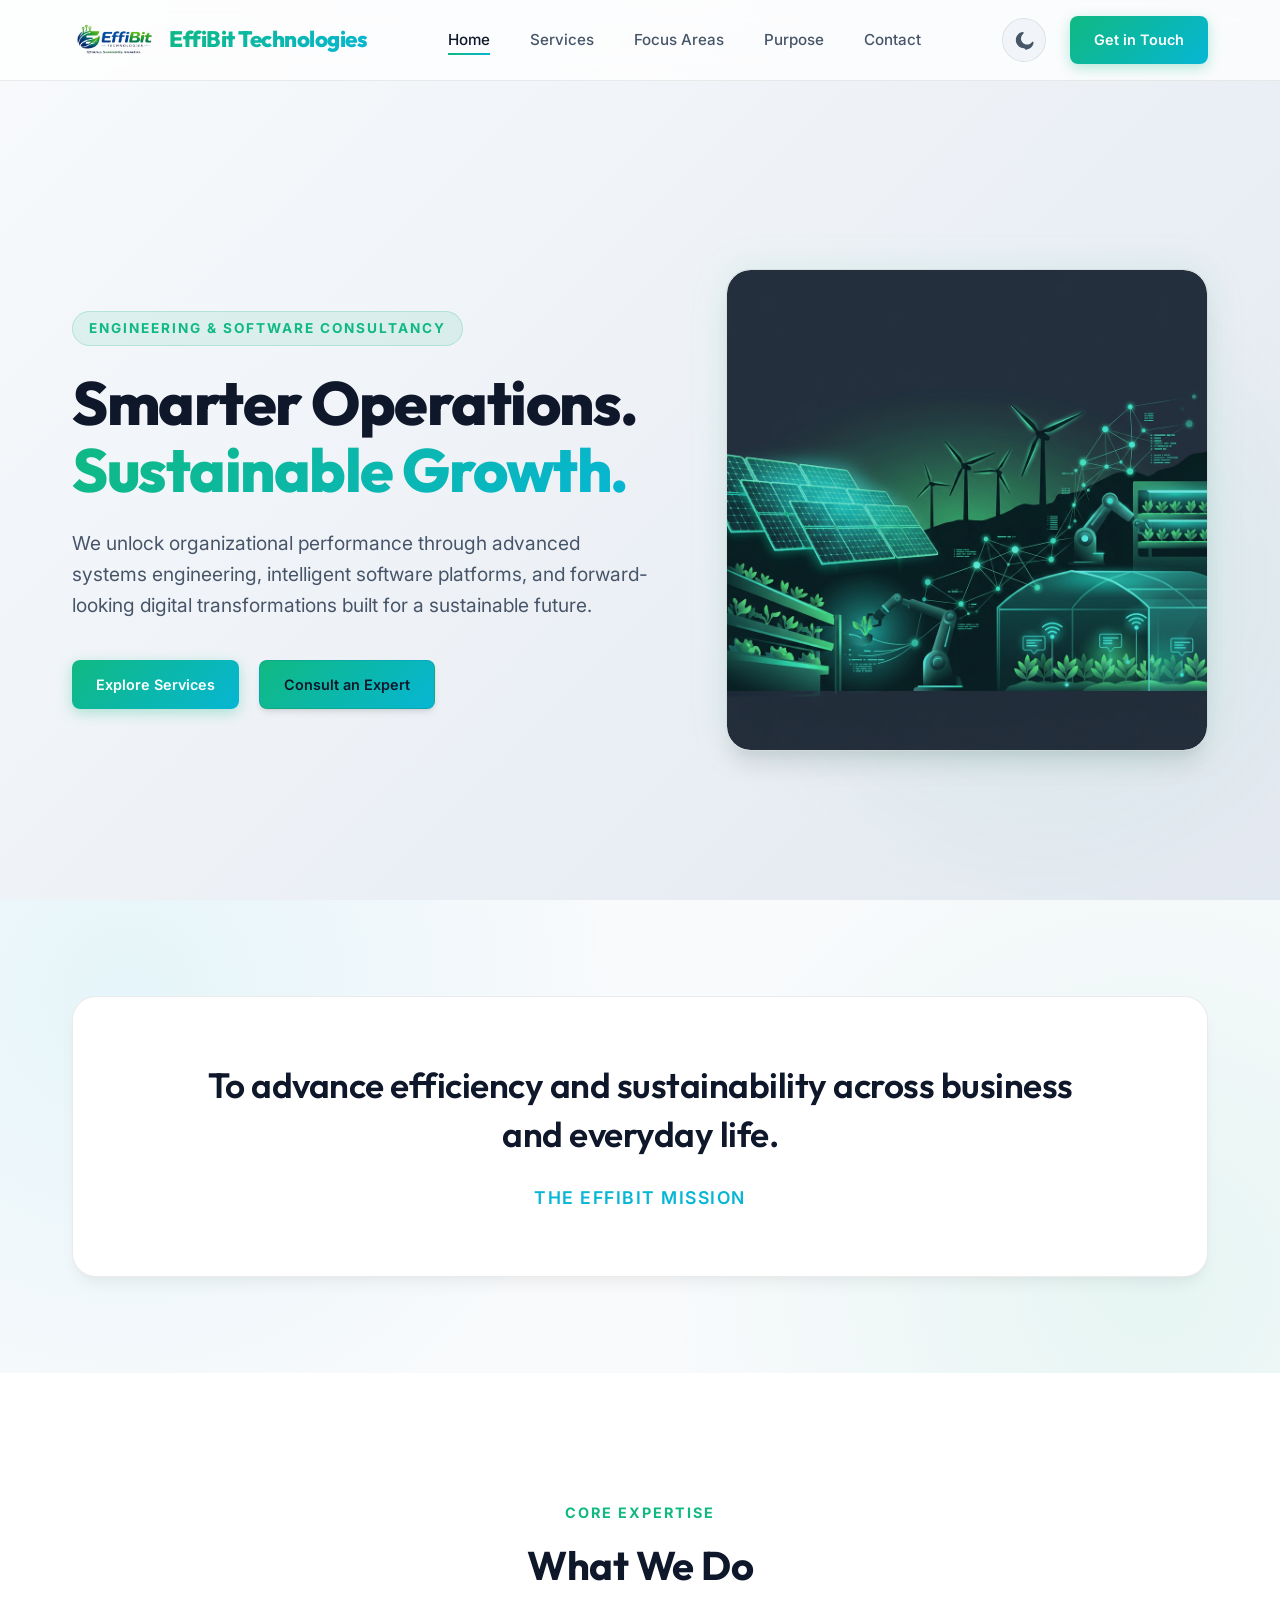
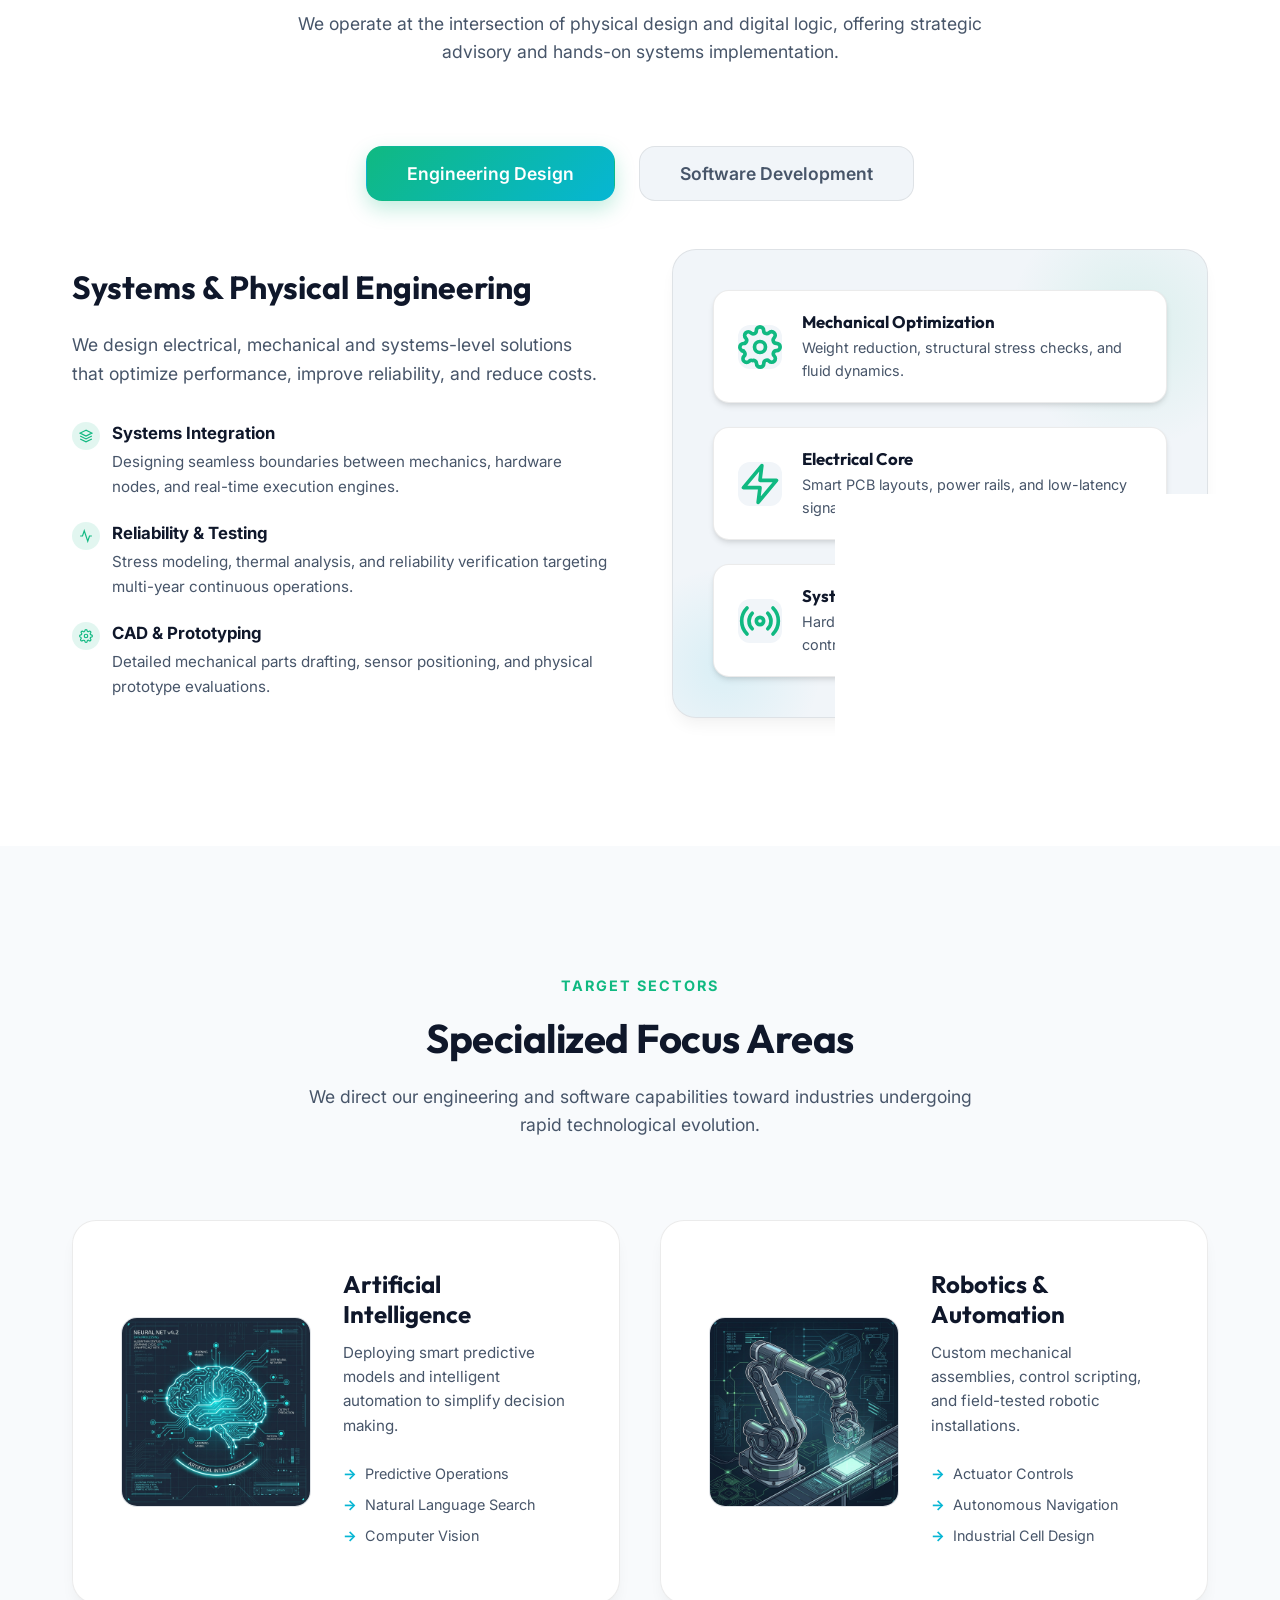
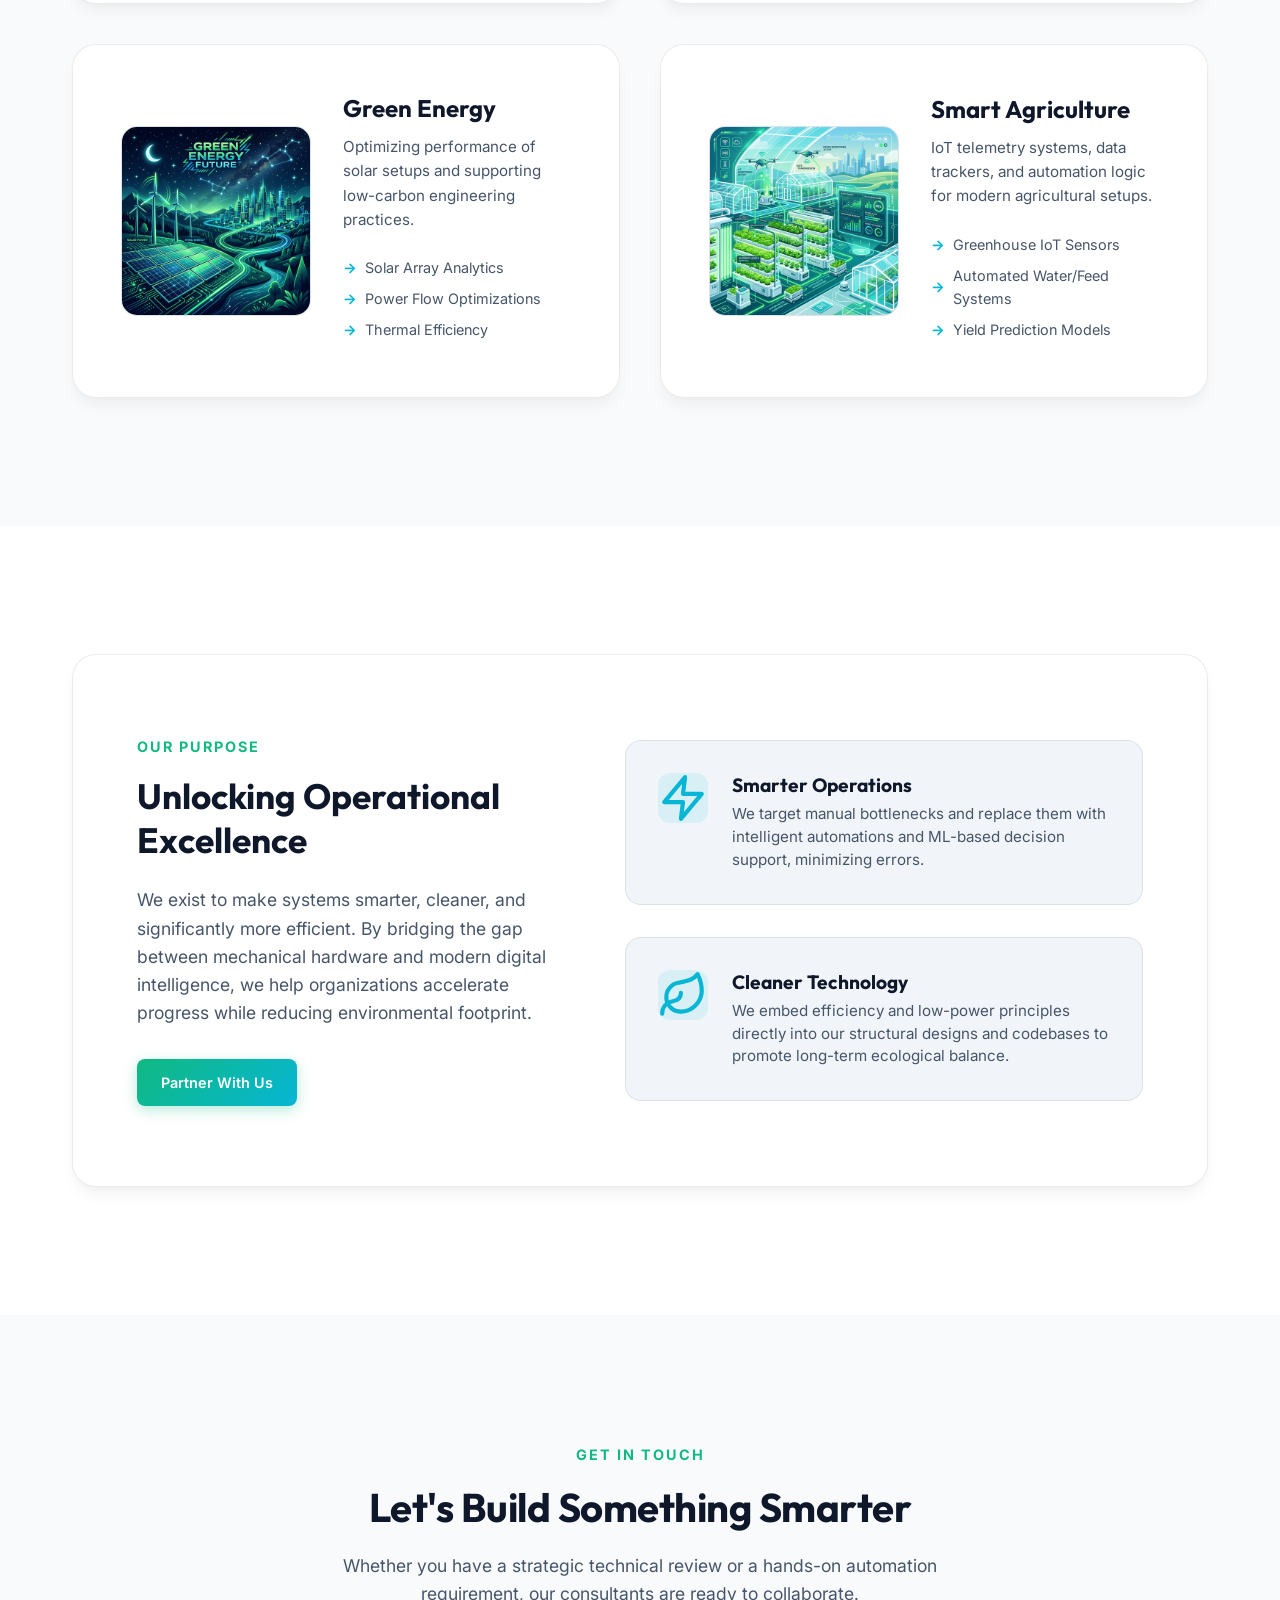
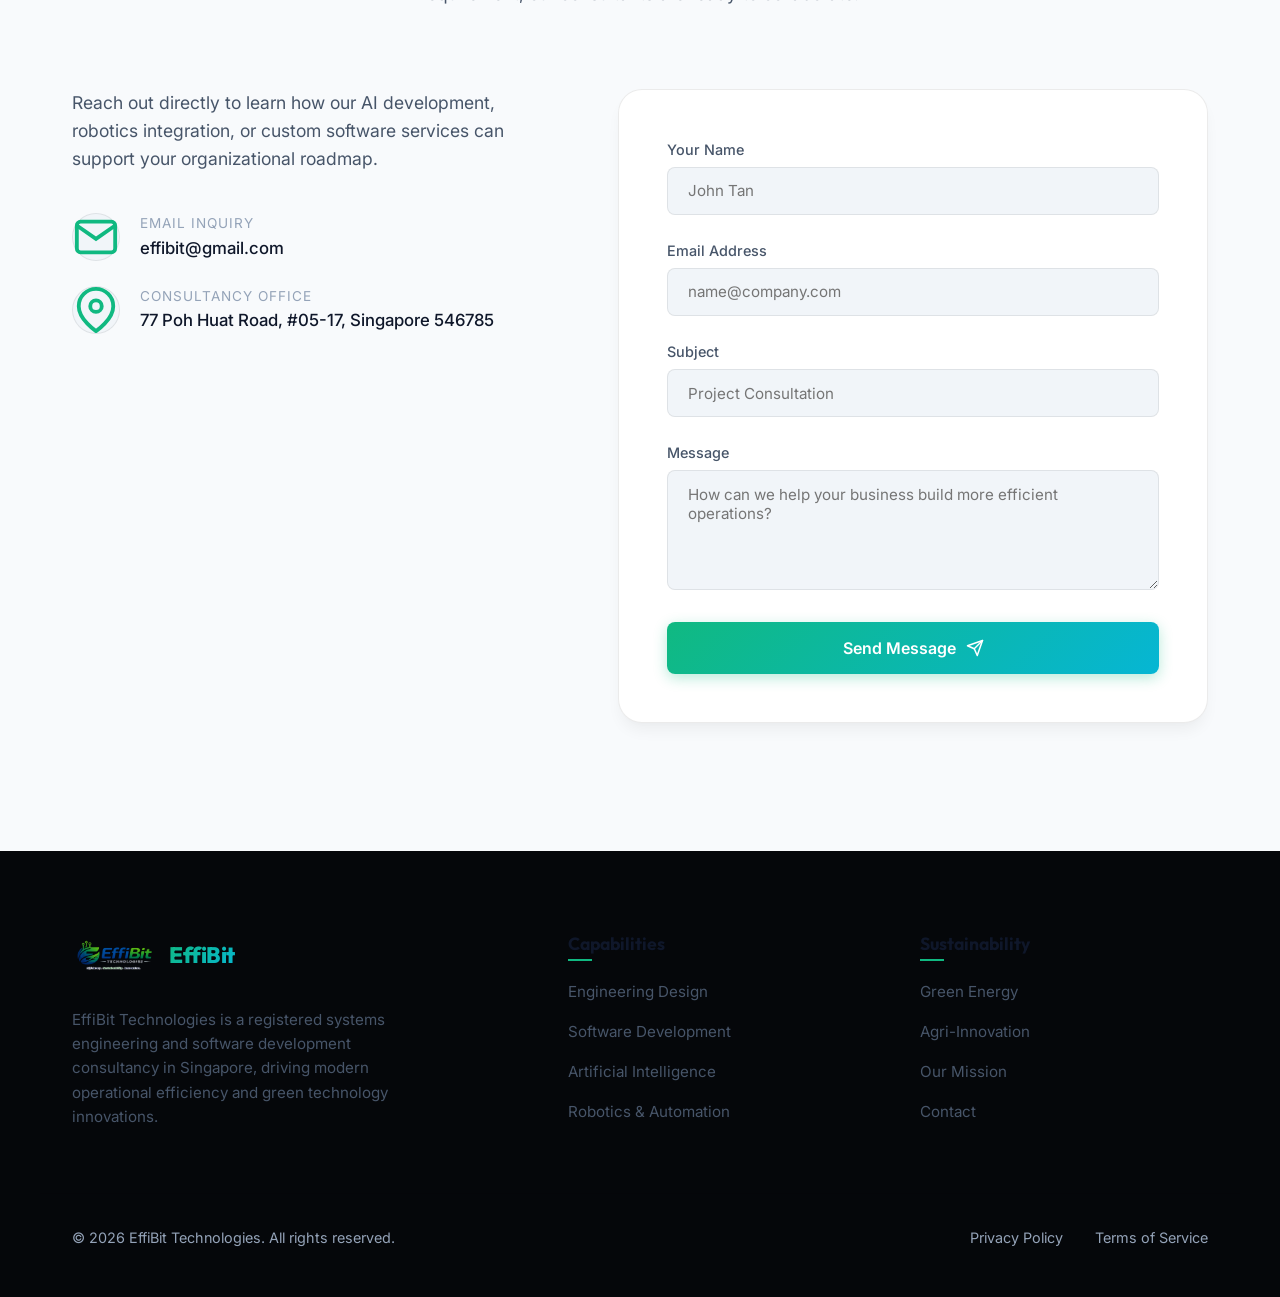
==== index.html @ 2dbb76a5 "Initial commit: Effibit Technologies static website" ====
<!DOCTYPE html>
<html lang="en">

<head>
    <meta charset="UTF-8">
    <meta name="viewport" content="width=device-width, initial-scale=1.0">
    <title>EffiBit Technologies — Smarter Operations & Sustainable Engineering</title>
    <meta name="description"
        content="EffiBit Technologies is an engineering design and software consultancy dedicated to unlocking performance, smarter operations, and sustainable long-term growth.">
    <meta name="robots" content="index, follow">
    <link rel="canonical" href="https://www.effibittech.com/">

    <!-- Favicon -->
    <link rel="icon" type="image/png" href="assets/favicon.png">
    <link rel="apple-touch-icon" href="assets/favicon.png">

    <!-- Theme Color -->
    <meta name="theme-color" content="#0a0d14" media="(prefers-color-scheme: dark)">
    <meta name="theme-color" content="#f8fafc" media="(prefers-color-scheme: light)">

    <!-- Open Graph / Facebook / LinkedIn -->
    <meta property="og:type" content="website">
    <meta property="og:site_name" content="EffiBit Technologies">
    <meta property="og:title" content="EffiBit Technologies — Smarter Operations & Sustainable Engineering">
    <meta property="og:description"
        content="EffiBit Technologies is an engineering design and software consultancy dedicated to unlocking performance, smarter operations, and sustainable long-term growth.">
    <meta property="og:url" content="https://www.effibittech.com/">
    <meta property="og:image" content="https://www.effibittech.com/assets/hero_illustration.png">
    <meta property="og:image:width" content="1024">
    <meta property="og:image:height" content="1024">

    <!-- Twitter Card -->
    <meta name="twitter:card" content="summary_large_image">
    <meta name="twitter:title" content="EffiBit Technologies — Smarter Operations & Sustainable Engineering">
    <meta name="twitter:description"
        content="EffiBit Technologies is an engineering design and software consultancy dedicated to unlocking performance, smarter operations, and sustainable long-term growth.">
    <meta name="twitter:image" content="https://www.effibittech.com/assets/hero_illustration.png">

    <!-- Structured Data -->
    <script type="application/ld+json">
    {
        "@context": "https://schema.org",
        "@type": "ProfessionalService",
        "name": "EffiBit Technologies",
        "url": "https://www.effibittech.com/",
        "logo": "https://www.effibittech.com/assets/favicon.png",
        "description": "Engineering design and software consultancy dedicated to unlocking performance, smarter operations, and sustainable long-term growth.",
        "email": "effibit@gmail.com",
        "address": {
            "@type": "PostalAddress",
            "streetAddress": "77 Poh Huat Road, #05-17",
            "addressLocality": "Singapore",
            "postalCode": "546785",
            "addressCountry": "SG"
        }
    }
    </script>

    <!-- CSS Stylesheet -->
    <link rel="stylesheet" href="styles.css">
</head>

<body>

    <!-- HEADER / NAVIGATION -->
    <header class="header" id="header">
        <div class="container nav-container">
            <a href="#home" class="logo-link">
                <img src="assets/EffiBit Logo draft16x9 small .png" alt="EffiBit Technologies Logo" class="logo-img">
                <span class="logo-text">EffiBit Technologies</span>
            </a>

            <nav>
                <ul class="nav-menu" id="nav-menu">
                    <li><a href="#home" class="nav-link active">Home</a></li>
                    <li><a href="#services" class="nav-link">Services</a></li>
                    <li><a href="#focus-areas" class="nav-link">Focus Areas</a></li>
                    <li><a href="#purpose" class="nav-link">Purpose</a></li>
                    <li><a href="#contact" class="nav-link">Contact</a></li>
                </ul>
            </nav>

            <div class="nav-actions">
                <!-- Theme Toggle Button -->
                <button class="theme-toggle" id="theme-toggle" aria-label="Toggle Theme">
                    <!-- Moon Icon (for Dark Mode, shows in light mode to switch to dark) -->
                    <svg class="moon-icon" viewBox="0 0 24 24">
                        <path
                            d="M12.3 22h-.1c-5.5 0-10-4.5-10-10 0-4.8 3.5-8.9 8.2-9.7.5-.1 1 .2 1.2.7.2.5 0 1.1-.4 1.4-1.8 1.4-2.8 3.5-2.8 5.8 0 4 3.2 7.2 7.2 7.2 2.3 0 4.4-1 5.8-2.8.3-.4.9-.6 1.4-.4.5.2.8.7.7 1.2-.8 4.7-4.9 8.2-9.7 8.2z" />
                    </svg>
                    <!-- Sun Icon (for Light Mode, shows in dark mode to switch to light) -->
                    <svg class="sun-icon" viewBox="0 0 24 24">
                        <path
                            d="M12 7c-2.8 0-5 2.2-5 5s2.2 5 5 5 5-2.2 5-5-2.2-5-5-5zm0-5c.6 0 1 .4 1 1v2c0 .6-.4 1-1 1s-1-.4-1-1V3c0-.6.4-1 1-1zm0 14c.6 0 1 .4 1 1v2c0 .6-.4 1-1 1s-1-.4-1-1v-2c0-.6.4-1 1-1zM5.3 6.7c.4-.4 1-.4 1.4 0s.4 1 0 1.4L5.3 9.5c-.4.4-1 .4-1.4 0s-.4-1 0-1.4l1.4-1.4zm12 12c.4-.4 1-.4 1.4 0s.4 1 0 1.4l-1.4 1.4c-.4.4-1 .4-1.4 0s-.4-1 0-1.4l1.4-1.4zM3 13c-.6 0-1-.4-1-1s.4-1 1-1h2c.6 0 1 .4 1 1s-.4 1-1 1H3zm14 0c-.6 0-1-.4-1-1s.4-1 1-1h2c.6 0 1 .4 1 1s-.4 1-1 1h-2zM6.7 18.7l1.4-1.4c.4-.4 1-.4 1.4 0s.4 1 0 1.4l-1.4 1.4c-.4.4-1 .4-1.4 0s-.4-1 0-1.4zm12-12l1.4-1.4c.4-.4 1-.4 1.4 0s.4 1 0 1.4l-1.4 1.4c-.4-.4-1-.4-1.4 0s-.4-1 0-1.4z" />
                    </svg>
                </button>
                <a href="#contact" class="cta-button">Get in Touch</a>
                <button class="mobile-toggle" id="mobile-toggle" aria-label="Toggle Mobile Menu">
                    <span></span>
                    <span></span>
                    <span></span>
                </button>
            </div>
        </div>
    </header>

    <!-- SCROLL PROGRESS BAR -->
    <div class="scroll-progress" id="scroll-progress"></div>

    <!-- HERO SECTION -->
    <section class="hero" id="home">
        <div class="container hero-grid">
            <div class="hero-content reveal">
                <span class="hero-tag">Engineering & Software Consultancy</span>
                <h1 class="hero-title">Smarter Operations. <span>Sustainable Growth.</span></h1>
                <p class="hero-desc">We unlock organizational performance through advanced systems engineering,
                    intelligent software platforms, and forward-looking digital transformations built for a sustainable
                    future.</p>
                <div class="hero-btns">
                    <a href="#services" class="cta-button">Explore Services</a>
                    <a href="#contact" class="cta-button btn-secondary">Consult an Expert</a>
                </div>
            </div>
            <div class="hero-graphic reveal">
                <div class="hero-image-wrapper">
                    <img src="assets/hero_illustration.png"
                        alt="Futuristic systems engineering and green sustainability banner" class="hero-img">
                </div>
            </div>
        </div>
    </section>

    <!-- MANTRA SECTION -->
    <section class="mantra-section">
        <div class="container">
            <div class="mantra-box reveal">
                <p class="mantra-text">To advance efficiency and sustainability across business and everyday life.</p>
                <span class="mantra-author">The EffiBit Mission</span>
            </div>
        </div>
    </section>

    <!-- SERVICES SECTION -->
    <section class="section section-bg-alt" id="services">
        <div class="container">
            <div class="section-header reveal">
                <span class="section-subtitle">Core Expertise</span>
                <h2 class="section-title">What We Do</h2>
                <p class="section-desc">We operate at the intersection of physical design and digital logic, offering
                    strategic advisory and hands-on systems implementation.</p>
            </div>

            <div class="services-tabs-container reveal">
                <!-- Tab Buttons -->
                <div class="services-tabs">
                    <button class="tab-btn active" data-tab="engineering">Engineering Design</button>
                    <button class="tab-btn" data-tab="software">Software Development</button>
                </div>

                <!-- Tab Panels -->
                <!-- 1. Engineering Design -->
                <div class="tab-panel active" id="tab-engineering">
                    <div class="service-grid">
                        <div class="service-content">
                            <h3>Systems & Physical Engineering</h3>
                            <p class="service-description">We design electrical, mechanical and systems-level solutions
                                that optimize performance, improve reliability, and reduce costs.
                            </p>
                            <ul class="service-features">
                                <li>
                                    <div class="feature-icon-wrapper">
                                        <svg viewBox="0 0 24 24" fill="none" stroke="currentColor" stroke-width="2">
                                            <path d="M12 2L2 7l10 5 10-5-10-5zM2 17l10 5 10-5M2 12l10 5 10-5" />
                                        </svg>
                                    </div>
                                    <div class="feature-text">
                                        <strong>Systems Integration</strong>
                                        <span>Designing seamless boundaries between mechanics, hardware nodes, and
                                            real-time execution engines.</span>
                                    </div>
                                </li>
                                <li>
                                    <div class="feature-icon-wrapper">
                                        <svg viewBox="0 0 24 24" fill="none" stroke="currentColor" stroke-width="2">
                                            <path d="M22 12h-4l-3 9L9 3l-3 9H2" />
                                        </svg>
                                    </div>
                                    <div class="feature-text">
                                        <strong>Reliability & Testing</strong>
                                        <span>Stress modeling, thermal analysis, and reliability verification targeting
                                            multi-year continuous operations.</span>
                                    </div>
                                </li>
                                <li>
                                    <div class="feature-icon-wrapper">
                                        <svg viewBox="0 0 24 24" fill="none" stroke="currentColor" stroke-width="2">
                                            <circle cx="12" cy="12" r="3" />
                                            <path
                                                d="M19.4 15a1.65 1.65 0 00.33 1.82l.06.06a2 2 0 11-2.83 2.83l-.06-.06a1.65 1.65 0 00-1.82-.33 1.65 1.65 0 00-1 1.51V21a2 2 0 01-4 0v-.09A1.65 1.65 0 008 19.4a1.65 1.65 0 00-1.82.33l-.06.06a2 2 0 11-2.83-2.83l.06-.06a1.65 1.65 0 00.33-1.82 1.65 1.65 0 00-1.51-1H3a2 2 0 010-4h.09A1.65 1.65 0 004.6 9a1.65 1.65 0 00-.33-1.82l-.06-.06a2 2 0 112.83-2.83l.06.06a1.65 1.65 0 001.82.33H9a1.65 1.65 0 001-1.51V3a2 2 0 014 0v.09a1.65 1.65 0 001 1.51 1.65 1.65 0 001.82-.33l.06-.06a2 2 0 112.83 2.83l-.06.06a1.65 1.65 0 00-.33 1.82V9a1.65 1.65 0 001.51 1H21a2 2 0 010 4h-.09a1.65 1.65 0 00-1.51 1z" />
                                        </svg>
                                    </div>
                                    <div class="feature-text">
                                        <strong>CAD & Prototyping</strong>
                                        <span>Detailed mechanical parts drafting, sensor positioning, and physical
                                            prototype evaluations.</span>
                                    </div>
                                </li>
                            </ul>
                        </div>
                        <div class="service-visual">
                            <div class="engineering-diagram">
                                <div class="diagram-item">
                                    <div class="diagram-icon">
                                        <svg viewBox="0 0 24 24" fill="none" stroke="currentColor" stroke-width="2"
                                            stroke-linecap="round" stroke-linejoin="round">
                                            <circle cx="12" cy="12" r="3"></circle>
                                            <path
                                                d="M19.4 15a1.65 1.65 0 00.33 1.82l.06.06a2 2 0 11-2.83 2.83l-.06-.06a1.65 1.65 0 00-1.82-.33 1.65 1.65 0 00-1 1.51V21a2 2 0 01-4 0v-.09A1.65 1.65 0 008 19.4a1.65 1.65 0 00-1.82.33l-.06.06a2 2 0 11-2.83-2.83l.06-.06a1.65 1.65 0 00.33-1.82 1.65 1.65 0 00-1.51-1H3a2 2 0 010-4h.09A1.65 1.65 0 004.6 9a1.65 1.65 0 00-.33-1.82l-.06-.06a2 2 0 112.83-2.83l.06.06a1.65 1.65 0 001.82.33H9a1.65 1.65 0 001-1.51V3a2 2 0 014 0v.09a1.65 1.65 0 001 1.51 1.65 1.65 0 001.82-.33l.06-.06a2 2 0 112.83 2.83l-.06.06a1.65 1.65 0 00-.33 1.82V9a1.65 1.65 0 001.51 1H21a2 2 0 010 4h-.09a1.65 1.65 0 00-1.51 1z">
                                            </path>
                                        </svg>
                                    </div>
                                    <div class="diagram-text">
                                        <h4>Mechanical Optimization</h4>
                                        <p>Weight reduction, structural stress checks, and fluid dynamics.</p>
                                    </div>
                                </div>
                                <div class="diagram-item">
                                    <div class="diagram-icon">
                                        <svg viewBox="0 0 24 24" fill="none" stroke="currentColor" stroke-width="2"
                                            stroke-linecap="round" stroke-linejoin="round">
                                            <polygon points="13 2 3 14 12 14 11 22 21 10 12 10 13 2"></polygon>
                                        </svg>
                                    </div>
                                    <div class="diagram-text">
                                        <h4>Electrical Core</h4>
                                        <p>Smart PCB layouts, power rails, and low-latency signals.</p>
                                    </div>
                                </div>
                                <div class="diagram-item">
                                    <div class="diagram-icon">
                                        <svg viewBox="0 0 24 24" fill="none" stroke="currentColor" stroke-width="2"
                                            stroke-linecap="round" stroke-linejoin="round">
                                            <circle cx="12" cy="12" r="2"></circle>
                                            <path
                                                d="M16.24 7.76a6 6 0 010 8.49M7.76 16.24a6 6 0 010-8.49M19.07 4.93a10 10 0 010 14.14M4.93 4.93a10 10 0 000 14.14">
                                            </path>
                                        </svg>
                                    </div>
                                    <div class="diagram-text">
                                        <h4>Systems Integration</h4>
                                        <p>Hardware testing loops, telemetry, and automated controls.</p>
                                    </div>
                                </div>
                            </div>
                        </div>
                    </div>
                </div>

                <!-- 2. Software Development -->
                <div class="tab-panel" id="tab-software">
                    <div class="service-grid">
                        <div class="service-content">
                            <h3>Custom Systems & Digital Platforms</h3>
                            <p class="service-description">We build responsive applications, automation systems, and
                                data pipelines engineered to streamline operations and run with high computational
                                efficiency.</p>
                            <ul class="service-features">
                                <li>
                                    <div class="feature-icon-wrapper">
                                        <svg viewBox="0 0 24 24" fill="none" stroke="currentColor" stroke-width="2">
                                            <path d="M18 10h-1.26A8 8 0 109 20h9a5 5 0 000-10z" />
                                        </svg>
                                    </div>
                                    <div class="feature-text">
                                        <strong>Cloud Platforms & APIs</strong>
                                        <span>Deploying high-performance backends and real-time analytical
                                            dashboards.</span>
                                    </div>
                                </li>
                                <li>
                                    <div class="feature-icon-wrapper">
                                        <svg viewBox="0 0 24 24" fill="none" stroke="currentColor" stroke-width="2">
                                            <path d="M12 22s8-4 8-10V5l-8-3-8 3v7c0 6 8 10 8 10z" />
                                        </svg>
                                    </div>
                                    <div class="feature-text">
                                        <strong>Robotic Controls & Firmware</strong>
                                        <span>Writing deterministic drivers and execution logic for automation
                                            controllers.</span>
                                    </div>
                                </li>
                                <li>
                                    <div class="feature-icon-wrapper">
                                        <svg viewBox="0 0 24 24" fill="none" stroke="currentColor" stroke-width="2">
                                            <path
                                                d="M21 16V8a2 2 0 00-1-1.73l-7-4a2 2 0 00-2 0l-7 4A2 2 0 003 8v8a2 2 0 001 1.73l7 4a2 2 0 002 0l7-4A2 2 0 0021 16z" />
                                        </svg>
                                    </div>
                                    <div class="feature-text">
                                        <strong>Intelligent Automations</strong>
                                        <span>End-to-end task automation pipelines designed to eliminate manual
                                            bottlenecks.</span>
                                    </div>
                                </li>
                            </ul>
                        </div>
                        <div class="service-visual">
                            <div class="software-stack">
                                <div class="stack-item">
                                    <div class="stack-icon">
                                        <svg viewBox="0 0 24 24" fill="none" stroke="currentColor" stroke-width="2"
                                            stroke-linecap="round" stroke-linejoin="round">
                                            <rect x="2" y="3" width="20" height="14" rx="2"></rect>
                                            <line x1="8" y1="21" x2="16" y2="21"></line>
                                            <line x1="12" y1="17" x2="12" y2="21"></line>
                                        </svg>
                                    </div>
                                    <div class="stack-text">
                                        <h4>Full-Stack Platforms</h4>
                                        <p>Node.js, React, and Python frameworks built for scale.</p>
                                    </div>
                                </div>
                                <div class="stack-item">
                                    <div class="stack-icon">
                                        <svg viewBox="0 0 24 24" fill="none" stroke="currentColor" stroke-width="2"
                                            stroke-linecap="round" stroke-linejoin="round">
                                            <circle cx="6" cy="6" r="2"></circle>
                                            <circle cx="18" cy="6" r="2"></circle>
                                            <circle cx="12" cy="12" r="2"></circle>
                                            <circle cx="6" cy="18" r="2"></circle>
                                            <circle cx="18" cy="18" r="2"></circle>
                                            <path
                                                d="M7.5 7.5L10.5 10.5M13.5 10.5L16.5 7.5M10.5 13.5L7.5 16.5M13.5 13.5L16.5 16.5">
                                            </path>
                                        </svg>
                                    </div>
                                    <div class="stack-text">
                                        <h4>AI Pipeline Orchestration</h4>
                                        <p>Vector databases, ML inference, and automated analytical models.</p>
                                    </div>
                                </div>
                                <div class="stack-item">
                                    <div class="stack-icon">
                                        <svg viewBox="0 0 24 24" fill="none" stroke="currentColor" stroke-width="2"
                                            stroke-linecap="round" stroke-linejoin="round">
                                            <path d="M9 2v4M15 2v4M9 18v4M15 18v4M2 9h4M2 15h4M18 9h4M18 15h4"></path>
                                            <rect x="6" y="6" width="12" height="12" rx="2"></rect>
                                        </svg>
                                    </div>
                                    <div class="stack-text">
                                        <h4>Firmware & Embedded C</h4>
                                        <p>Real-time operating systems, CAN bus, and sensor interfaces.</p>
                                    </div>
                                </div>
                            </div>
                        </div>
                    </div>
                </div>
            </div>
        </div>
    </section>

    <!-- FOCUS AREAS SECTION -->
    <section class="section" id="focus-areas">
        <div class="container">
            <div class="section-header reveal">
                <span class="section-subtitle">Target Sectors</span>
                <h2 class="section-title">Specialized Focus Areas</h2>
                <p class="section-desc">We direct our engineering and software capabilities toward industries undergoing
                    rapid technological evolution.</p>
            </div>

            <div class="focus-grid">
                <!-- AI -->
                <div class="focus-card reveal">
                    <div class="focus-card-img-wrapper">
                        <img src="assets/ai_illustration.png" alt="Artificial Intelligence Illustration"
                            class="focus-card-img">
                    </div>
                    <div class="focus-card-info">
                        <h3>Artificial Intelligence</h3>
                        <p>Deploying smart predictive models and intelligent automation to simplify decision making.</p>
                        <ul class="focus-card-bullets">
                            <li>Predictive Operations</li>
                            <li>Natural Language Search</li>
                            <li>Computer Vision</li>
                        </ul>
                    </div>
                </div>

                <!-- Robotics -->
                <div class="focus-card reveal">
                    <div class="focus-card-img-wrapper">
                        <img src="assets/robotics_illustration.png" alt="Robotics and Automation Illustration"
                            class="focus-card-img">
                    </div>
                    <div class="focus-card-info">
                        <h3>Robotics & Automation</h3>
                        <p>Custom mechanical assemblies, control scripting, and field-tested robotic installations.</p>
                        <ul class="focus-card-bullets">
                            <li>Actuator Controls</li>
                            <li>Autonomous Navigation</li>
                            <li>Industrial Cell Design</li>
                        </ul>
                    </div>
                </div>

                <!-- Green Energy -->
                <div class="focus-card reveal">
                    <div class="focus-card-img-wrapper">
                        <img src="assets/energy_illustration.png" alt="Green Energy and Sustainability Illustration"
                            class="focus-card-img">
                    </div>
                    <div class="focus-card-info">
                        <h3>Green Energy</h3>
                        <p>Optimizing performance of solar setups and supporting low-carbon engineering practices.</p>
                        <ul class="focus-card-bullets">
                            <li>Solar Array Analytics</li>
                            <li>Power Flow Optimizations</li>
                            <li>Thermal Efficiency</li>
                        </ul>
                    </div>
                </div>

                <!-- HiTech Farming -->
                <div class="focus-card reveal">
                    <div class="focus-card-img-wrapper">
                        <img src="assets/farming_illustration.png" alt="HiTech Farming Illustration"
                            class="focus-card-img">
                    </div>
                    <div class="focus-card-info">
                        <h3>Smart Agriculture</h3>
                        <p>IoT telemetry systems, data trackers, and automation logic for modern agricultural setups.
                        </p>
                        <ul class="focus-card-bullets">
                            <li>Greenhouse IoT Sensors</li>
                            <li>Automated Water/Feed Systems</li>
                            <li>Yield Prediction Models</li>
                        </ul>
                    </div>
                </div>
            </div>
        </div>
    </section>

    <!-- PURPOSE SECTION -->
    <section class="section section-bg-alt" id="purpose">
        <div class="container">
            <div class="purpose-container reveal">
                <div class="purpose-grid">
                    <div class="purpose-content">
                        <span class="section-subtitle">Our Purpose</span>
                        <h3>Unlocking Operational Excellence</h3>
                        <p>We exist to make systems smarter, cleaner, and significantly more efficient. By bridging the
                            gap between mechanical hardware and modern digital intelligence, we help organizations
                            accelerate progress while reducing environmental footprint.</p>
                        <a href="#contact" class="cta-button">Partner With Us</a>
                    </div>

                    <div class="purpose-pillars">
                        <div class="pillar-card">
                            <div class="pillar-icon">
                                <svg viewBox="0 0 24 24" fill="none" stroke="currentColor" stroke-width="2"
                                    stroke-linecap="round" stroke-linejoin="round">
                                    <polygon points="13 2 3 14 12 14 11 22 21 10 12 10 13 2"></polygon>
                                </svg>
                            </div>
                            <div class="pillar-text">
                                <h4>Smarter Operations</h4>
                                <p>We target manual bottlenecks and replace them with intelligent automations and
                                    ML-based decision support, minimizing errors.</p>
                            </div>
                        </div>
                        <div class="pillar-card">
                            <div class="pillar-icon">
                                <svg viewBox="0 0 24 24" fill="none" stroke="currentColor" stroke-width="2"
                                    stroke-linecap="round" stroke-linejoin="round">
                                    <path
                                        d="M11 20A7 7 0 019.8 6.1C15.5 5 17 4.48 19 2c1 2 2 4.18 2 8 0 5.5-4.78 10-10 10z">
                                    </path>
                                    <path d="M2 21c0-3 1.85-5.36 5.08-6C9.5 14.52 11 13.5 11 11"></path>
                                </svg>
                            </div>
                            <div class="pillar-text">
                                <h4>Cleaner Technology</h4>
                                <p>We embed efficiency and low-power principles directly into our structural designs and
                                    codebases to promote long-term ecological balance.</p>
                            </div>
                        </div>
                    </div>
                </div>
            </div>
        </div>
    </section>

    <!-- CONTACT SECTION -->
    <section class="section" id="contact">
        <div class="container">
            <div class="section-header reveal">
                <span class="section-subtitle">Get In Touch</span>
                <h2 class="section-title">Let's Build Something Smarter</h2>
                <p class="section-desc">Whether you have a strategic technical review or a hands-on automation
                    requirement, our consultants are ready to collaborate.</p>
            </div>

            <div class="contact-grid">
                <div class="contact-info reveal">
                    <p class="contact-info-desc">Reach out directly to learn how our AI development, robotics
                        integration, or custom software services can support your organizational roadmap.</p>

                    <div class="contact-details">
                        <!-- Email -->
                        <div class="contact-detail-item">
                            <div class="detail-icon">
                                <svg viewBox="0 0 24 24" fill="none" stroke="currentColor" stroke-width="2">
                                    <path
                                        d="M4 4h16c1.1 0 2 .9 2 2v12c0 1.1-.9 2-2 2H4c-1.1 0-2-.9-2-2V6c0-1.1.9-2 2-2z" />
                                    <path d="M22 6l-10 7L2 6" />
                                </svg>
                            </div>
                            <div class="detail-text">
                                <span>Email Inquiry</span>
                                <a href="mailto:effibit@gmail.com">effibit@gmail.com</a>
                            </div>
                        </div>
                        <!-- Office Address -->
                        <div class="contact-detail-item">
                            <div class="detail-icon">
                                <svg viewBox="0 0 24 24" fill="none" stroke="currentColor" stroke-width="2">
                                    <path d="M21 10c0 7-9 13-9 13s-9-6-9-13a9 9 0 0118 0z" />
                                    <circle cx="12" cy="10" r="3" />
                                </svg>
                            </div>
                            <div class="detail-text">
                                <span>Consultancy Office</span>
                                <p>77 Poh Huat Road, #05-17, Singapore 546785</p>
                            </div>
                        </div>
                    </div>
                </div>

                <div class="contact-form reveal">
                    <form id="inquiry-form" action="https://formsubmit.co/effibit@gmail.com" method="POST">
                        <!-- Honeypot spam protection -->
                        <input type="text" name="_honey" style="display:none">
                        
                        <!-- Disable captcha since we are handling via AJAX -->
                        <input type="hidden" name="_captcha" value="false">

                        <div class="form-group">
                            <label for="name">Your Name</label>
                            <input type="text" id="name" name="name" class="form-control" placeholder="John Tan" required>
                        </div>
                        <div class="form-group">
                            <label for="email">Email Address</label>
                            <input type="email" id="email" name="email" class="form-control" placeholder="name@company.com" required>
                        </div>
                        <div class="form-group">
                            <label for="subject">Subject</label>
                            <input type="text" id="subject" name="subject" class="form-control" placeholder="Project Consultation"
                                required>
                        </div>
                        <div class="form-group">
                            <label for="message">Message</label>
                            <textarea id="message" name="message" class="form-control"
                                placeholder="How can we help your business build more efficient operations?"
                                required></textarea>
                        </div>
                        <button type="submit" class="form-submit-btn">
                            <span>Send Message</span>
                            <svg viewBox="0 0 24 24" fill="none" stroke="currentColor" stroke-width="2"
                                stroke-linecap="round" stroke-linejoin="round">
                                <line x1="22" y1="2" x2="11" y2="13"></line>
                                <polygon points="22 2 15 22 11 13 2 9 22 2"></polygon>
                            </svg>
                        </button>
                        <div class="form-status" id="form-status"></div>
                    </form>
                </div>
            </div>
        </div>
    </section>

    <!-- FOOTER -->
    <footer class="footer">
        <div class="container footer-grid">
            <div class="footer-brand">
                <a href="#home" class="logo-link">
                    <img src="assets/EffiBit Logo draft16x9 small .png" alt="EffiBit Logo" class="logo-img">
                    <span class="logo-text">EffiBit</span>
                </a>
                <p>EffiBit Technologies is a registered systems engineering and software development consultancy
                    in Singapore, driving modern operational efficiency and green technology innovations.</p>
            </div>

            <div class="footer-links">
                <h4>Capabilities</h4>
                <ul class="footer-links-list">
                    <li><a href="#services">Engineering Design</a></li>
                    <li><a href="#services">Software Development</a></li>
                    <li><a href="#focus-areas">Artificial Intelligence</a></li>
                    <li><a href="#focus-areas">Robotics & Automation</a></li>
                </ul>
            </div>

            <div class="footer-links">
                <h4>Sustainability</h4>
                <ul class="footer-links-list">
                    <li><a href="#focus-areas">Green Energy</a></li>
                    <li><a href="#focus-areas">Agri-Innovation</a></li>
                    <li><a href="#purpose">Our Mission</a></li>
                    <li><a href="#contact">Contact</a></li>
                </ul>
            </div>
        </div>

        <div class="container footer-bottom">
            <p>&copy; 2026 EffiBit Technologies. All rights reserved.</p>
            <div class="footer-legal-links">
                <a href="#privacy">Privacy Policy</a>
                <a href="#terms">Terms of Service</a>
            </div>
        </div>
    </footer>

    <!-- BACK TO TOP BUTTON -->
    <button class="back-to-top" id="back-to-top" aria-label="Back to top">
        <svg viewBox="0 0 24 24" fill="none" stroke="currentColor" stroke-width="2" stroke-linecap="round"
            stroke-linejoin="round">
            <line x1="12" y1="19" x2="12" y2="5"></line>
            <polyline points="5 12 12 5 19 12"></polyline>
        </svg>
    </button>

    <!-- JS Logic -->
    <script src="app.js"></script>
</body>

</html>
---- styles.css ----
/* CSS Design System for EffiBit Technologies */

@import url('https://fonts.googleapis.com/css2?family=Inter:wght@300;400;500;600;700&family=Outfit:wght@400;500;600;700;800&display=swap');

/* CSS VARIABLES */
:root {
    --font-heading: 'Outfit', -apple-system, BlinkMacSystemFont, "Segoe UI", Roboto, sans-serif;
    --font-body: 'Inter', -apple-system, BlinkMacSystemFont, "Segoe UI", Roboto, sans-serif;

    /* Theme colors - Dark by default */
    --bg-primary: #0a0d14;
    --bg-secondary: #111625;
    --bg-tertiary: #192035;
    --bg-glass: rgba(17, 22, 37, 0.7);
    --border-color: rgba(255, 255, 255, 0.08);
    --text-primary: #f3f4f6;
    --text-secondary: #9ca3af;
    --text-muted: #6b7280;

    /* Accent & Brand Colors */
    --color-primary: #10b981; /* Emerald green (sustainability) */
    --color-primary-rgb: 16, 185, 129;
    --color-secondary: #06b6d4; /* Teal (tech / AI) */
    --color-secondary-rgb: 6, 182, 212;
    --color-accent: #3b82f6; /* Blue (systems engineering) */
    
    /* Gradients */
    --grad-hero: linear-gradient(135deg, var(--bg-primary) 0%, #0d1527 100%);
    --grad-accent: linear-gradient(135deg, var(--color-primary) 0%, var(--color-secondary) 100%);
    --grad-dark-glow: radial-gradient(circle at 50% 50%, rgba(16, 185, 129, 0.15) 0%, transparent 60%);
    
    /* Layout & Animation */
    --transition-fast: 0.2s cubic-bezier(0.4, 0, 0.2, 1);
    --transition-normal: 0.4s cubic-bezier(0.4, 0, 0.2, 1);
    --transition-slow: 0.8s cubic-bezier(0.4, 0, 0.2, 1);
    
    --radius-sm: 8px;
    --radius-md: 16px;
    --radius-lg: 24px;
    --shadow-sm: 0 4px 6px -1px rgba(0, 0, 0, 0.1), 0 2px 4px -1px rgba(0, 0, 0, 0.06);
    --shadow-md: 0 10px 15px -3px rgba(0, 0, 0, 0.3), 0 4px 6px -2px rgba(0, 0, 0, 0.1);
    --shadow-lg: 0 20px 25px -5px rgba(0, 0, 0, 0.4), 0 10px 10px -5px rgba(0, 0, 0, 0.2);
}

/* Light Theme overrides */
[data-theme="light"] {
    --bg-primary: #f8fafc;
    --bg-secondary: #ffffff;
    --bg-tertiary: #f1f5f9;
    --bg-glass: rgba(255, 255, 255, 0.75);
    --border-color: rgba(0, 0, 0, 0.08);
    --text-primary: #0f172a;
    --text-secondary: #475569;
    --text-muted: #94a3b8;

    /* Gradients */
    --grad-hero: linear-gradient(135deg, #f8fafc 0%, #e2e8f0 100%);
    --grad-dark-glow: radial-gradient(circle at 50% 50%, rgba(16, 185, 129, 0.08) 0%, transparent 60%);
    
    --shadow-md: 0 10px 15px -3px rgba(0, 0, 0, 0.05), 0 4px 6px -2px rgba(0, 0, 0, 0.02);
    --shadow-lg: 0 20px 25px -5px rgba(0, 0, 0, 0.08), 0 10px 10px -5px rgba(0, 0, 0, 0.04);
}

/* RESET & BASE STYLES */
*, *::before, *::after {
    box-sizing: border-box;
    margin: 0;
    padding: 0;
}

html {
    scroll-behavior: smooth;
    font-size: 16px;
}

body {
    font-family: var(--font-body);
    background-color: var(--bg-primary);
    color: var(--text-primary);
    line-height: 1.6;
    overflow-x: hidden;
    transition: background-color var(--transition-normal), color var(--transition-normal);
    opacity: 0;
}

body.loaded {
    opacity: 1;
    transition: opacity 0.5s ease, background-color var(--transition-normal), color var(--transition-normal);
}

h1, h2, h3, h4, h5, h6 {
    font-family: var(--font-heading);
    font-weight: 700;
    line-height: 1.25;
    color: var(--text-primary);
}

a {
    color: inherit;
    text-decoration: none;
    transition: color var(--transition-fast);
}

img {
    max-width: 100%;
    height: auto;
    display: block;
}

button {
    font-family: inherit;
    border: none;
    background: none;
    cursor: pointer;
    outline: none;
}

/* CONTAINER */
.container {
    width: 100%;
    max-width: 1200px;
    margin: 0 auto;
    padding: 0 2rem;
}

/* HEADER & NAV */
.header {
    position: fixed;
    top: 0;
    left: 0;
    width: 100%;
    z-index: 1000;
    background-color: var(--bg-glass);
    backdrop-filter: blur(12px);
    -webkit-backdrop-filter: blur(12px);
    border-bottom: 1px solid var(--border-color);
    transition: background-color var(--transition-normal), border-color var(--transition-normal);
}

.nav-container {
    display: flex;
    justify-content: space-between;
    align-items: center;
    height: 80px;
}

.logo-link {
    display: flex;
    align-items: center;
    gap: 12px;
}

.logo-img {
    height: 48px;
    width: auto;
    object-fit: contain;
    transition: transform var(--transition-fast);
}

.logo-link:hover .logo-img {
    transform: scale(1.05);
}

.logo-text {
    font-family: var(--font-heading);
    font-weight: 800;
    font-size: 1.4rem;
    letter-spacing: -0.5px;
    background: var(--grad-accent);
    background-clip: text;
    -webkit-background-clip: text;
    -webkit-text-fill-color: transparent;
}

.nav-menu {
    display: flex;
    list-style: none;
    gap: 2.5rem;
    align-items: center;
}

.nav-link {
    font-weight: 500;
    font-size: 0.95rem;
    color: var(--text-secondary);
    position: relative;
    padding: 6px 0;
}

.nav-link::after {
    content: '';
    position: absolute;
    bottom: 0;
    left: 0;
    width: 0;
    height: 2px;
    background: var(--grad-accent);
    transition: width var(--transition-fast);
}

.nav-link:hover, .nav-link.active {
    color: var(--text-primary);
}

.nav-link:hover::after, .nav-link.active::after {
    width: 100%;
}

.nav-actions {
    display: flex;
    align-items: center;
    gap: 1.5rem;
}

/* Theme Toggle Button */
.theme-toggle {
    width: 44px;
    height: 44px;
    border-radius: 50%;
    background-color: var(--bg-tertiary);
    border: 1px solid var(--border-color);
    display: flex;
    align-items: center;
    justify-content: center;
    color: var(--text-secondary);
    transition: all var(--transition-fast);
    position: relative;
    overflow: hidden;
}

.theme-toggle:hover {
    color: var(--text-primary);
    border-color: var(--color-primary);
    transform: translateY(-2px);
    box-shadow: 0 4px 12px rgba(16, 185, 129, 0.2);
}

.theme-toggle svg {
    width: 20px;
    height: 20px;
    fill: currentColor;
    transition: transform var(--transition-normal);
}

/* Hide light icon in light mode, hide dark icon in dark mode */
[data-theme="light"] .theme-toggle .sun-icon { display: none; }
body:not([data-theme="light"]) .theme-toggle .moon-icon { display: none; }

.cta-button {
    padding: 0.75rem 1.5rem;
    border-radius: var(--radius-sm);
    font-weight: 600;
    font-size: 0.9rem;
    display: inline-flex;
    align-items: center;
    gap: 8px;
    transition: all var(--transition-fast);
    background: var(--grad-accent);
    color: #ffffff;
    box-shadow: 0 4px 14px rgba(16, 185, 129, 0.3);
    position: relative;
    overflow: hidden;
}

.cta-button:hover {
    transform: translateY(-2px);
    box-shadow: 0 6px 20px rgba(16, 185, 129, 0.4);
}

/* Shine sweep micro-interaction */
.cta-button::after,
.form-submit-btn::after {
    content: '';
    position: absolute;
    top: 0;
    left: -75%;
    width: 50%;
    height: 100%;
    background: linear-gradient(120deg, transparent, rgba(255, 255, 255, 0.35), transparent);
    transform: skewX(-20deg);
    transition: left 0.6s ease;
    pointer-events: none;
}

.cta-button:hover::after,
.form-submit-btn:hover::after {
    left: 125%;
}

/* Mobile Nav Toggle */
.mobile-toggle {
    display: none;
    flex-direction: column;
    justify-content: space-between;
    width: 30px;
    height: 21px;
    cursor: pointer;
    z-index: 1001;
}

.mobile-toggle span {
    display: block;
    height: 3px;
    width: 100%;
    background-color: var(--text-primary);
    border-radius: 3px;
    transition: all var(--transition-fast);
}

/* SCROLL PROGRESS BAR */
.scroll-progress {
    position: fixed;
    top: 0;
    left: 0;
    height: 3px;
    width: 0%;
    background: var(--grad-accent);
    z-index: 1001;
    transition: width 0.1s linear;
}

/* BACK TO TOP BUTTON */
.back-to-top {
    position: fixed;
    bottom: 2rem;
    right: 2rem;
    width: 48px;
    height: 48px;
    border-radius: 50%;
    background-color: var(--bg-tertiary);
    border: 1px solid var(--border-color);
    color: var(--text-secondary);
    display: flex;
    align-items: center;
    justify-content: center;
    box-shadow: var(--shadow-md);
    z-index: 900;
    opacity: 0;
    visibility: hidden;
    transform: translateY(10px);
    transition: opacity var(--transition-fast), transform var(--transition-fast), visibility var(--transition-fast), color var(--transition-fast), border-color var(--transition-fast);
}

.back-to-top.visible {
    opacity: 1;
    visibility: visible;
    transform: translateY(0);
}

.back-to-top:hover {
    color: var(--text-primary);
    border-color: var(--color-primary);
    transform: translateY(-4px);
}

.back-to-top svg {
    width: 20px;
    height: 20px;
}

/* HERO SECTION */
.hero {
    min-height: 100vh;
    padding-top: 120px;
    display: flex;
    align-items: center;
    background: var(--grad-hero);
    position: relative;
    overflow: hidden;
}

.hero::before {
    content: '';
    position: absolute;
    top: 20%;
    left: 50%;
    width: 800px;
    height: 800px;
    background: var(--grad-dark-glow);
    z-index: 1;
    pointer-events: none;
    animation: heroGlowDrift 14s ease-in-out infinite alternate;
}

@keyframes heroGlowDrift {
    0% { transform: translate(-58%, -55%) scale(1); opacity: 0.85; }
    100% { transform: translate(-42%, -45%) scale(1.15); opacity: 1; }
}

.hero-grid {
    display: grid;
    grid-template-columns: 1.1fr 0.9fr;
    gap: 4rem;
    align-items: center;
    position: relative;
    z-index: 2;
}

.hero-tag {
    font-size: 0.85rem;
    font-weight: 700;
    text-transform: uppercase;
    letter-spacing: 2px;
    color: var(--color-primary);
    display: inline-block;
    margin-bottom: 1.5rem;
    background: rgba(16, 185, 129, 0.1);
    padding: 6px 16px;
    border-radius: 50px;
    border: 1px solid rgba(16, 185, 129, 0.2);
}

.hero-title {
    font-size: 3.8rem;
    font-weight: 800;
    letter-spacing: -1.5px;
    line-height: 1.1;
    margin-bottom: 1.5rem;
}

.hero-title span {
    background: var(--grad-accent);
    -webkit-background-clip: text;
    background-clip: text;
    -webkit-text-fill-color: transparent;
}

.hero-desc {
    font-size: 1.2rem;
    color: var(--text-secondary);
    margin-bottom: 2.5rem;
    max-width: 580px;
}

.hero-btns {
    display: flex;
    gap: 1.25rem;
}

.btn-secondary {
    background-color: var(--bg-tertiary);
    border: 1px solid var(--border-color);
    color: var(--text-primary);
    box-shadow: var(--shadow-sm);
}

.btn-secondary:hover {
    background-color: var(--bg-secondary);
    border-color: var(--text-muted);
    transform: translateY(-2px);
}

.hero-graphic {
    position: relative;
    display: flex;
    justify-content: center;
    align-items: center;
}

.hero-image-wrapper {
    position: relative;
    border-radius: var(--radius-lg);
    overflow: hidden;
    box-shadow: var(--shadow-lg), 0 0 40px rgba(16, 185, 129, 0.1);
    border: 1px solid var(--border-color);
    animation: float 6s ease-in-out infinite;
}

.hero-img {
    width: 100%;
    object-fit: cover;
    border-radius: var(--radius-lg);
    filter: brightness(0.9);
}

@keyframes float {
    0%, 100% { transform: translateY(0px); }
    50% { transform: translateY(-15px); }
}

/* SECTION STRUCTURE */
.section {
    padding: 8rem 0;
    position: relative;
}

.section-bg-alt {
    background-color: var(--bg-secondary);
}

.section-header {
    text-align: center;
    max-width: 700px;
    margin: 0 auto 5rem auto;
}

.section-subtitle {
    font-size: 0.9rem;
    font-weight: 700;
    text-transform: uppercase;
    letter-spacing: 2px;
    color: var(--color-primary);
    margin-bottom: 1rem;
    display: block;
}

.section-title {
    font-size: 2.5rem;
    margin-bottom: 1.25rem;
    letter-spacing: -0.5px;
}

.section-desc {
    color: var(--text-secondary);
    font-size: 1.1rem;
}

/* MANTRA SECTION */
.mantra-section {
    position: relative;
    overflow: hidden;
    padding: 6rem 0;
    background: radial-gradient(circle at 10% 20%, rgba(6, 182, 212, 0.08) 0%, transparent 40%),
                radial-gradient(circle at 90% 80%, rgba(16, 185, 129, 0.08) 0%, transparent 40%);
}

.mantra-box {
    background-color: var(--bg-secondary);
    border: 1px solid var(--border-color);
    border-radius: var(--radius-lg);
    padding: 4rem 3rem;
    text-align: center;
    box-shadow: var(--shadow-md);
    position: relative;
}

.mantra-quote-icon {
    font-size: 4rem;
    font-family: var(--font-heading);
    line-height: 1;
    color: var(--color-primary);
    opacity: 0.3;
    position: absolute;
    top: 20px;
    left: 40px;
}

.mantra-text {
    font-family: var(--font-heading);
    font-size: 2.2rem;
    font-weight: 600;
    line-height: 1.4;
    color: var(--text-primary);
    max-width: 900px;
    margin: 0 auto 1.5rem auto;
    letter-spacing: -0.5px;
}

.mantra-author {
    font-size: 1.1rem;
    font-weight: 600;
    color: var(--color-secondary);
    text-transform: uppercase;
    letter-spacing: 1.5px;
}

/* SERVICES SECTION */
.services-tabs-container {
    display: flex;
    flex-direction: column;
    gap: 3rem;
}

.services-tabs {
    display: flex;
    justify-content: center;
    gap: 1.5rem;
}

.tab-btn {
    padding: 1rem 2.5rem;
    font-size: 1.1rem;
    font-weight: 600;
    color: var(--text-secondary);
    border-radius: var(--radius-md);
    background-color: var(--bg-tertiary);
    border: 1px solid var(--border-color);
    transition: all var(--transition-fast);
}

.tab-btn:hover {
    color: var(--text-primary);
    border-color: var(--color-primary);
}

.tab-btn.active {
    background: var(--grad-accent);
    color: #ffffff;
    border-color: transparent;
    box-shadow: 0 8px 20px rgba(16, 185, 129, 0.25);
}

.tab-panel {
    display: none;
    animation: fadeIn var(--transition-normal) forwards;
}

.tab-panel.active {
    display: block;
}

@keyframes fadeIn {
    from { opacity: 0; transform: translateY(15px); }
    to { opacity: 1; transform: translateY(0); }
}

.service-grid {
    display: grid;
    grid-template-columns: 1fr 1fr;
    gap: 4rem;
    align-items: center;
}

.service-content h3 {
    font-size: 2rem;
    margin-bottom: 1.5rem;
}

.service-description {
    font-size: 1.1rem;
    color: var(--text-secondary);
    margin-bottom: 2rem;
}

.service-features {
    list-style: none;
    display: grid;
    grid-template-columns: 1fr;
    gap: 1.25rem;
}

.service-features li {
    display: flex;
    align-items: flex-start;
    gap: 12px;
}

.feature-icon-wrapper {
    background-color: rgba(16, 185, 129, 0.12);
    color: var(--color-primary);
    width: 28px;
    height: 28px;
    border-radius: 50%;
    display: flex;
    align-items: center;
    justify-content: center;
    flex-shrink: 0;
    margin-top: 2px;
}

.feature-icon-wrapper svg {
    width: 14px;
    height: 14px;
}

.feature-text strong {
    color: var(--text-primary);
    display: block;
    font-size: 1.05rem;
    margin-bottom: 2px;
}

.feature-text span {
    color: var(--text-secondary);
    font-size: 0.95rem;
}

.service-visual {
    position: relative;
    border-radius: var(--radius-lg);
    background-color: var(--bg-tertiary);
    border: 1px solid var(--border-color);
    padding: 2.5rem;
    display: flex;
    justify-content: center;
    align-items: center;
    overflow: hidden;
    min-height: 380px;
    box-shadow: var(--shadow-md);
}

/* Decorative background circles in services visual */
.service-visual::before {
    content: '';
    position: absolute;
    width: 250px;
    height: 250px;
    border-radius: 50%;
    background: radial-gradient(circle, rgba(16, 185, 129, 0.1) 0%, transparent 70%);
    top: -50px;
    right: -50px;
}

.service-visual::after {
    content: '';
    position: absolute;
    width: 200px;
    height: 200px;
    border-radius: 50%;
    background: radial-gradient(circle, rgba(6, 182, 212, 0.1) 0%, transparent 70%);
    bottom: -50px;
    left: -50px;
}

.engineering-diagram, .software-stack {
    position: relative;
    z-index: 2;
    display: flex;
    flex-direction: column;
    gap: 1.5rem;
    width: 100%;
}

.diagram-item, .stack-item {
    background-color: var(--bg-secondary);
    border: 1px solid var(--border-color);
    padding: 1.25rem 1.5rem;
    border-radius: var(--radius-md);
    display: flex;
    align-items: center;
    gap: 1.25rem;
    box-shadow: var(--shadow-sm);
    transition: transform var(--transition-fast), border-color var(--transition-fast);
}

.diagram-item:hover, .stack-item:hover {
    transform: translateX(8px);
    border-color: var(--color-primary);
}

.diagram-icon, .stack-icon {
    width: 44px;
    height: 44px;
    border-radius: 12px;
    background-color: var(--bg-tertiary);
    display: flex;
    align-items: center;
    justify-content: center;
    color: var(--color-primary);
    flex-shrink: 0;
}

.stack-icon {
    color: var(--color-secondary);
}

.diagram-text h4, .stack-text h4 {
    font-size: 1.05rem;
    margin-bottom: 4px;
}

.diagram-text p, .stack-text p {
    font-size: 0.9rem;
    color: var(--text-secondary);
}

/* FOCUS AREAS SECTION */
.focus-grid {
    display: grid;
    grid-template-columns: repeat(2, 1fr);
    gap: 2.5rem;
}

.focus-card {
    background-color: var(--bg-secondary);
    border: 1px solid var(--border-color);
    border-radius: var(--radius-lg);
    padding: 3rem;
    box-shadow: var(--shadow-md);
    display: grid;
    grid-template-columns: 1fr 1.2fr;
    gap: 2rem;
    align-items: center;
    transition: transform var(--transition-normal), border-color var(--transition-normal), box-shadow var(--transition-normal);
    position: relative;
    isolation: isolate;
    overflow: hidden;
}

.focus-card:hover {
    transform: translateY(-8px);
    border-color: rgba(16, 185, 129, 0.3);
    box-shadow: 0 20px 40px rgba(0, 0, 0, 0.4), 0 0 30px rgba(16, 185, 129, 0.05);
}

/* Pointer-follow glow */
.focus-card::before {
    content: '';
    position: absolute;
    inset: 0;
    z-index: -1;
    background: radial-gradient(circle at var(--mx, 50%) var(--my, 50%), rgba(var(--color-primary-rgb), 0.18), transparent 55%);
    opacity: 0;
    transition: opacity var(--transition-normal);
    pointer-events: none;
}

.focus-card:hover::before {
    opacity: 1;
}

.focus-card-img-wrapper {
    position: relative;
    border-radius: var(--radius-md);
    overflow: hidden;
    background-color: var(--bg-tertiary);
    border: 1px solid var(--border-color);
    aspect-ratio: 1;
}

.focus-card-img {
    width: 100%;
    height: 100%;
    object-fit: cover;
    transition: transform var(--transition-normal);
}

.focus-card:hover .focus-card-img {
    transform: scale(1.08);
}

.focus-card-info h3 {
    font-size: 1.5rem;
    margin-bottom: 0.75rem;
    display: flex;
    align-items: center;
    gap: 10px;
}

.focus-card-info h3 svg {
    width: 24px;
    height: 24px;
    color: var(--color-primary);
}

.focus-card-info p {
    color: var(--text-secondary);
    font-size: 0.95rem;
    margin-bottom: 1.5rem;
}

.focus-card-bullets {
    list-style: none;
}

.focus-card-bullets li {
    font-size: 0.9rem;
    color: var(--text-secondary);
    display: flex;
    align-items: center;
    gap: 8px;
    margin-bottom: 8px;
}

.focus-card-bullets li::before {
    content: '→';
    color: var(--color-secondary);
    font-weight: bold;
}

/* PURPOSE SECTION */
.purpose-container {
    background-color: var(--bg-secondary);
    border: 1px solid var(--border-color);
    border-radius: var(--radius-lg);
    padding: 5rem 4rem;
    box-shadow: var(--shadow-md);
    position: relative;
    overflow: hidden;
}

.purpose-grid {
    display: grid;
    grid-template-columns: 0.9fr 1.1fr;
    gap: 4rem;
    align-items: center;
}

.purpose-content h3 {
    font-size: 2.2rem;
    margin-bottom: 1.5rem;
}

.purpose-content p {
    font-size: 1.1rem;
    color: var(--text-secondary);
    margin-bottom: 2rem;
}

.purpose-pillars {
    display: grid;
    grid-template-columns: 1fr;
    gap: 2rem;
}

.pillar-card {
    background-color: var(--bg-tertiary);
    border: 1px solid var(--border-color);
    border-radius: var(--radius-md);
    padding: 2rem;
    display: flex;
    gap: 1.5rem;
    transition: transform var(--transition-fast), border-color var(--transition-fast);
}

.pillar-card:hover {
    transform: translateY(-4px);
    border-color: var(--color-secondary);
}

.pillar-icon {
    width: 50px;
    height: 50px;
    border-radius: 12px;
    background-color: rgba(6, 182, 212, 0.1);
    color: var(--color-secondary);
    display: flex;
    align-items: center;
    justify-content: center;
    flex-shrink: 0;
}

.pillar-text h4 {
    font-size: 1.2rem;
    margin-bottom: 6px;
}

.pillar-text p {
    font-size: 0.95rem;
    color: var(--text-secondary);
    line-height: 1.5;
}

/* CONTACT SECTION */
.contact-grid {
    display: grid;
    grid-template-columns: 0.9fr 1.1fr;
    gap: 4rem;
    align-items: start;
}

.contact-info {
    display: flex;
    flex-direction: column;
    gap: 2.5rem;
}

.contact-info-desc {
    font-size: 1.1rem;
    color: var(--text-secondary);
}

.contact-details {
    display: flex;
    flex-direction: column;
    gap: 1.5rem;
}

.contact-detail-item {
    display: flex;
    gap: 1.25rem;
    align-items: center;
}

.detail-icon {
    width: 48px;
    height: 48px;
    border-radius: 50%;
    background-color: var(--bg-tertiary);
    border: 1px solid var(--border-color);
    color: var(--color-primary);
    display: flex;
    align-items: center;
    justify-content: center;
    flex-shrink: 0;
}

.detail-text span {
    font-size: 0.85rem;
    text-transform: uppercase;
    letter-spacing: 1px;
    color: var(--text-muted);
    display: block;
}

.detail-text a, .detail-text p {
    font-size: 1.05rem;
    font-weight: 500;
    color: var(--text-primary);
}

.detail-text a:hover {
    color: var(--color-primary);
}

.contact-form {
    background-color: var(--bg-secondary);
    border: 1px solid var(--border-color);
    border-radius: var(--radius-lg);
    padding: 3rem;
    box-shadow: var(--shadow-md);
}

.form-group {
    margin-bottom: 1.5rem;
}

.form-group label {
    display: block;
    font-size: 0.9rem;
    font-weight: 500;
    color: var(--text-secondary);
    margin-bottom: 6px;
}

.form-control {
    width: 100%;
    padding: 0.85rem 1.25rem;
    border-radius: var(--radius-sm);
    background-color: var(--bg-tertiary);
    border: 1px solid var(--border-color);
    color: var(--text-primary);
    font-family: inherit;
    font-size: 0.95rem;
    transition: all var(--transition-fast);
}

.form-control:focus {
    outline: none;
    border-color: var(--color-primary);
    box-shadow: 0 0 0 3px rgba(16, 185, 129, 0.15);
}

textarea.form-control {
    resize: vertical;
    min-height: 120px;
}

.form-submit-btn {
    width: 100%;
    padding: 1rem 1.5rem;
    border-radius: var(--radius-sm);
    font-weight: 600;
    font-size: 1rem;
    background: var(--grad-accent);
    color: #ffffff;
    box-shadow: 0 4px 14px rgba(16, 185, 129, 0.3);
    display: flex;
    justify-content: center;
    align-items: center;
    gap: 10px;
    transition: all var(--transition-fast);
    position: relative;
    overflow: hidden;
}

.form-submit-btn:hover {
    transform: translateY(-2px);
    box-shadow: 0 6px 20px rgba(16, 185, 129, 0.4);
}

.form-submit-btn svg {
    width: 18px;
    height: 18px;
    transition: transform var(--transition-fast);
}

.form-submit-btn:hover svg {
    transform: translateX(4px);
}

.form-status {
    margin-top: 1rem;
    padding: 1rem;
    border-radius: var(--radius-sm);
    display: none;
    font-size: 0.95rem;
    text-align: center;
}

.form-status.success {
    display: block;
    background-color: rgba(16, 185, 129, 0.1);
    border: 1px solid rgba(16, 185, 129, 0.2);
    color: var(--color-primary);
}

.form-status.error {
    display: block;
    background-color: rgba(239, 68, 68, 0.15);
    border: 1px solid rgba(239, 68, 68, 0.25);
    color: #ef4444;
}

/* FOOTER */
.footer {
    background-color: #05070a;
    border-top: 1px solid var(--border-color);
    padding: 5rem 0 3rem 0;
    color: var(--text-secondary);
}

.footer-grid {
    display: grid;
    grid-template-columns: 1.5fr 1fr 1fr;
    gap: 4rem;
    margin-bottom: 4rem;
}

.footer-brand {
    display: flex;
    flex-direction: column;
    gap: 1.25rem;
}

.footer-brand .logo-link {
    margin-bottom: 0.5rem;
}

.footer-brand p {
    font-size: 0.95rem;
    max-width: 320px;
    line-height: 1.6;
}

.footer-links h4 {
    font-size: 1.1rem;
    margin-bottom: 1.5rem;
    color: var(--text-primary);
    position: relative;
    display: inline-block;
}

.footer-links h4::after {
    content: '';
    position: absolute;
    bottom: -6px;
    left: 0;
    width: 24px;
    height: 2px;
    background-color: var(--color-primary);
}

.footer-links-list {
    list-style: none;
    display: flex;
    flex-direction: column;
    gap: 0.9rem;
}

.footer-links-list a {
    font-size: 0.95rem;
}

.footer-links-list a:hover {
    color: var(--color-primary);
    padding-left: 4px;
}

.footer-bottom {
    border-top: 1px solid var(--border-color);
    padding-top: 2rem;
    display: flex;
    justify-content: space-between;
    align-items: center;
    font-size: 0.9rem;
    color: var(--text-muted);
}

.footer-legal-links {
    display: flex;
    gap: 2rem;
}

.footer-legal-links a:hover {
    color: var(--text-secondary);
}

/* SCROLL ANIMATION CLASSES (for intersection observer) */
.reveal {
    opacity: 0;
    transform: translateY(30px);
    transition: opacity 0.8s cubic-bezier(0.5, 0, 0, 1), transform 0.8s cubic-bezier(0.5, 0, 0, 1);
}

.reveal.active {
    opacity: 1;
    transform: translateY(0);
}

/* REDUCED MOTION */
@media (prefers-reduced-motion: reduce) {
    .hero::before {
        animation: none;
    }

    .reveal,
    body,
    body.loaded {
        transition: none;
    }
}

/* RESPONSIVE DESIGN */
@media (max-width: 1024px) {
    .hero-title {
        font-size: 3rem;
    }
    
    .hero-grid {
        grid-template-columns: 1fr;
        gap: 3rem;
        text-align: center;
    }
    
    .hero-desc {
        margin-left: auto;
        margin-right: auto;
    }
    
    .hero-btns {
        justify-content: center;
    }
    
    .hero-graphic {
        max-width: 500px;
        margin: 0 auto;
    }
    
    .service-grid {
        grid-template-columns: 1fr;
        gap: 3rem;
    }
    
    .focus-grid {
        grid-template-columns: 1fr;
    }
    
    .purpose-grid {
        grid-template-columns: 1fr;
        gap: 3rem;
    }
    
    .contact-grid {
        grid-template-columns: 1fr;
        gap: 3rem;
    }
}

@media (max-width: 768px) {
    .nav-menu {
        display: none; /* Hide standard menu on mobile, JS will expand */
    }
    
    .mobile-toggle {
        display: flex;
    }
    
    /* Responsive Mobile Menu styling (toggled via JS) */
    .header.menu-open .nav-menu {
        display: flex;
        flex-direction: column;
        position: absolute;
        top: 80px;
        left: 0;
        width: 100%;
        background-color: var(--bg-secondary);
        padding: 2rem;
        border-bottom: 1px solid var(--border-color);
        gap: 1.5rem;
        box-shadow: var(--shadow-lg);
        animation: fadeIn 0.3s ease;
    }
    
    .header.menu-open .mobile-toggle span:nth-child(1) {
        transform: rotate(45deg) translate(6px, 6px);
    }
    
    .header.menu-open .mobile-toggle span:nth-child(2) {
        opacity: 0;
    }
    
    .header.menu-open .mobile-toggle span:nth-child(3) {
        transform: rotate(-45deg) translate(6px, -6px);
    }

    .container {
        padding: 0 1.5rem;
    }
    
    .hero-title {
        font-size: 2.5rem;
    }
    
    .section {
        padding: 5rem 0;
    }
    
    .mantra-text {
        font-size: 1.6rem;
    }
    
    .mantra-box {
        padding: 3rem 1.5rem;
    }
    
    .services-tabs {
        flex-direction: column;
        align-items: stretch;
    }
    
    .tab-btn {
        text-align: center;
    }
    
    .focus-card {
        grid-template-columns: 1fr;
        padding: 2rem;
    }
    
    .focus-card-img-wrapper {
        max-width: 250px;
        margin: 0 auto;
    }
    
    .purpose-container {
        padding: 3rem 1.5rem;
    }
    
    .contact-form {
        padding: 2rem 1.5rem;
    }
    
    .footer-grid {
        grid-template-columns: 1fr;
        gap: 2.5rem;
    }
    
    .footer-bottom {
        flex-direction: column;
        gap: 1rem;
        text-align: center;
    }
}
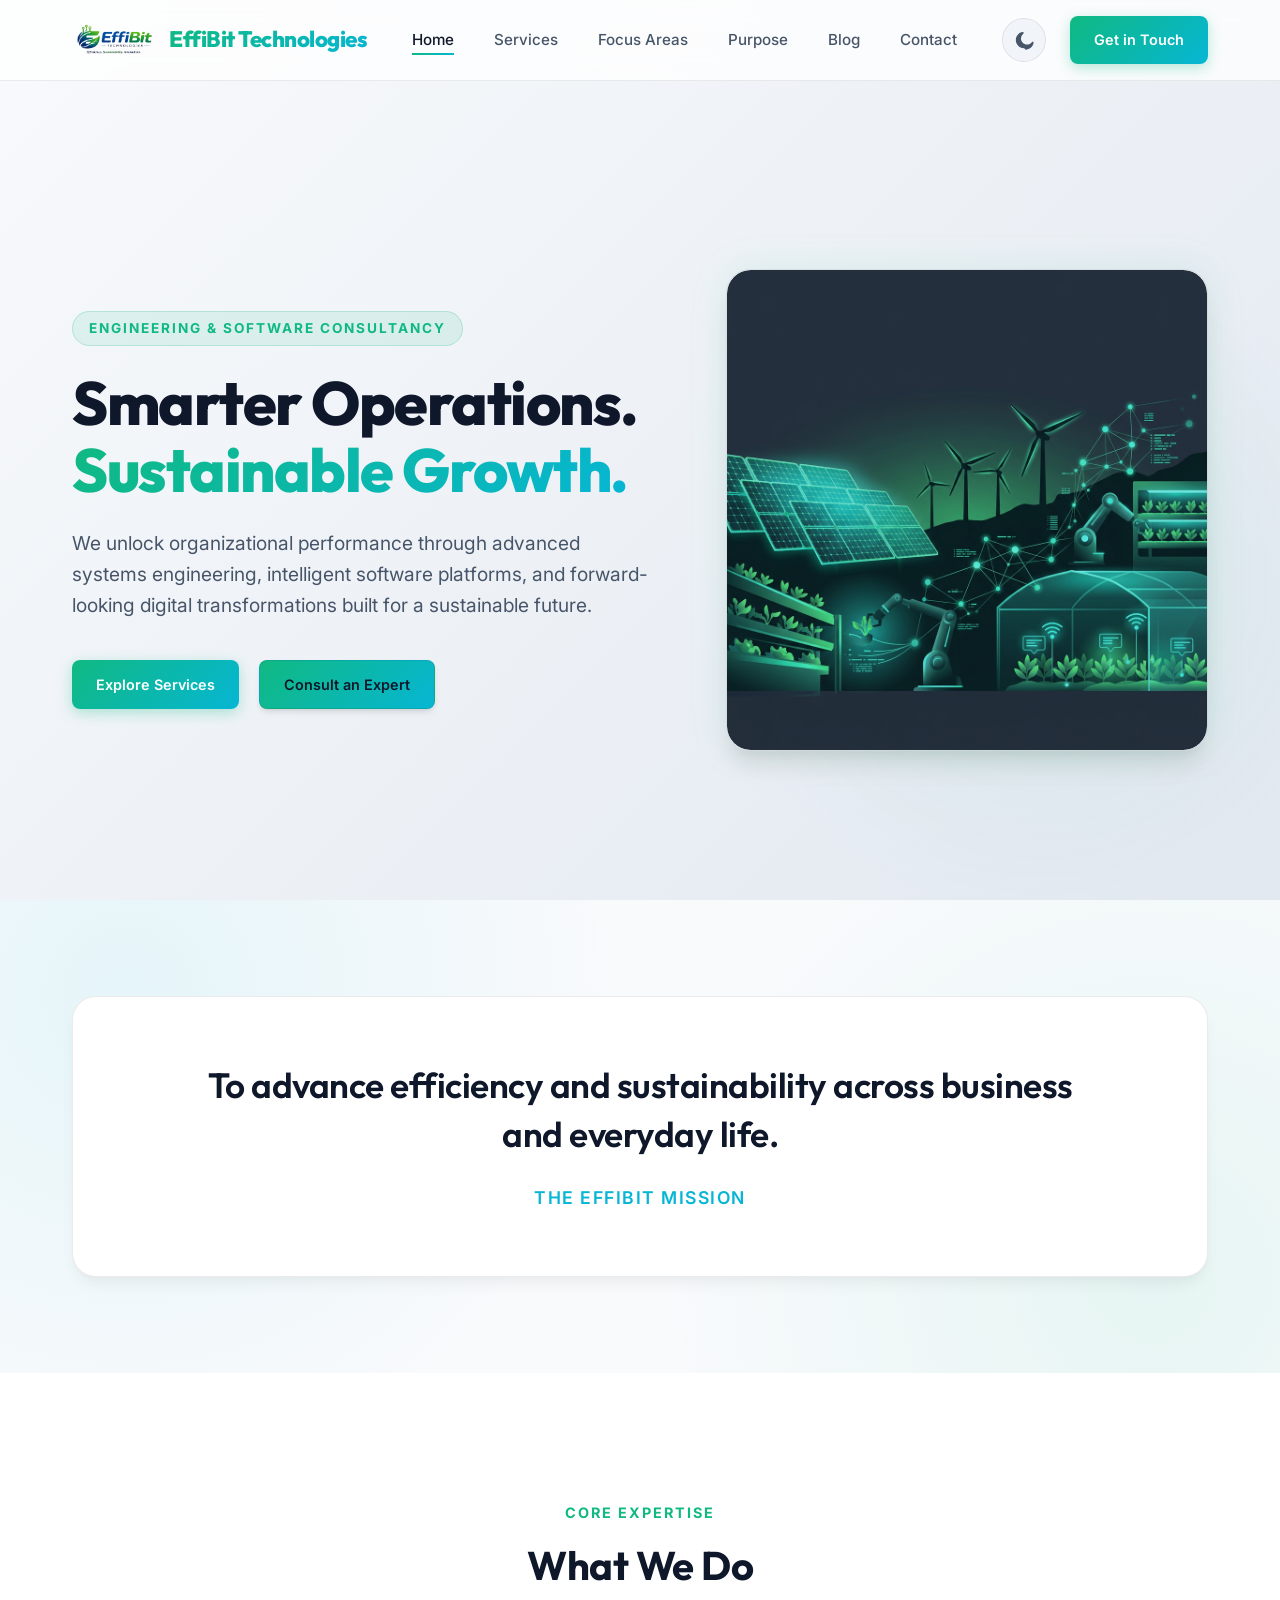
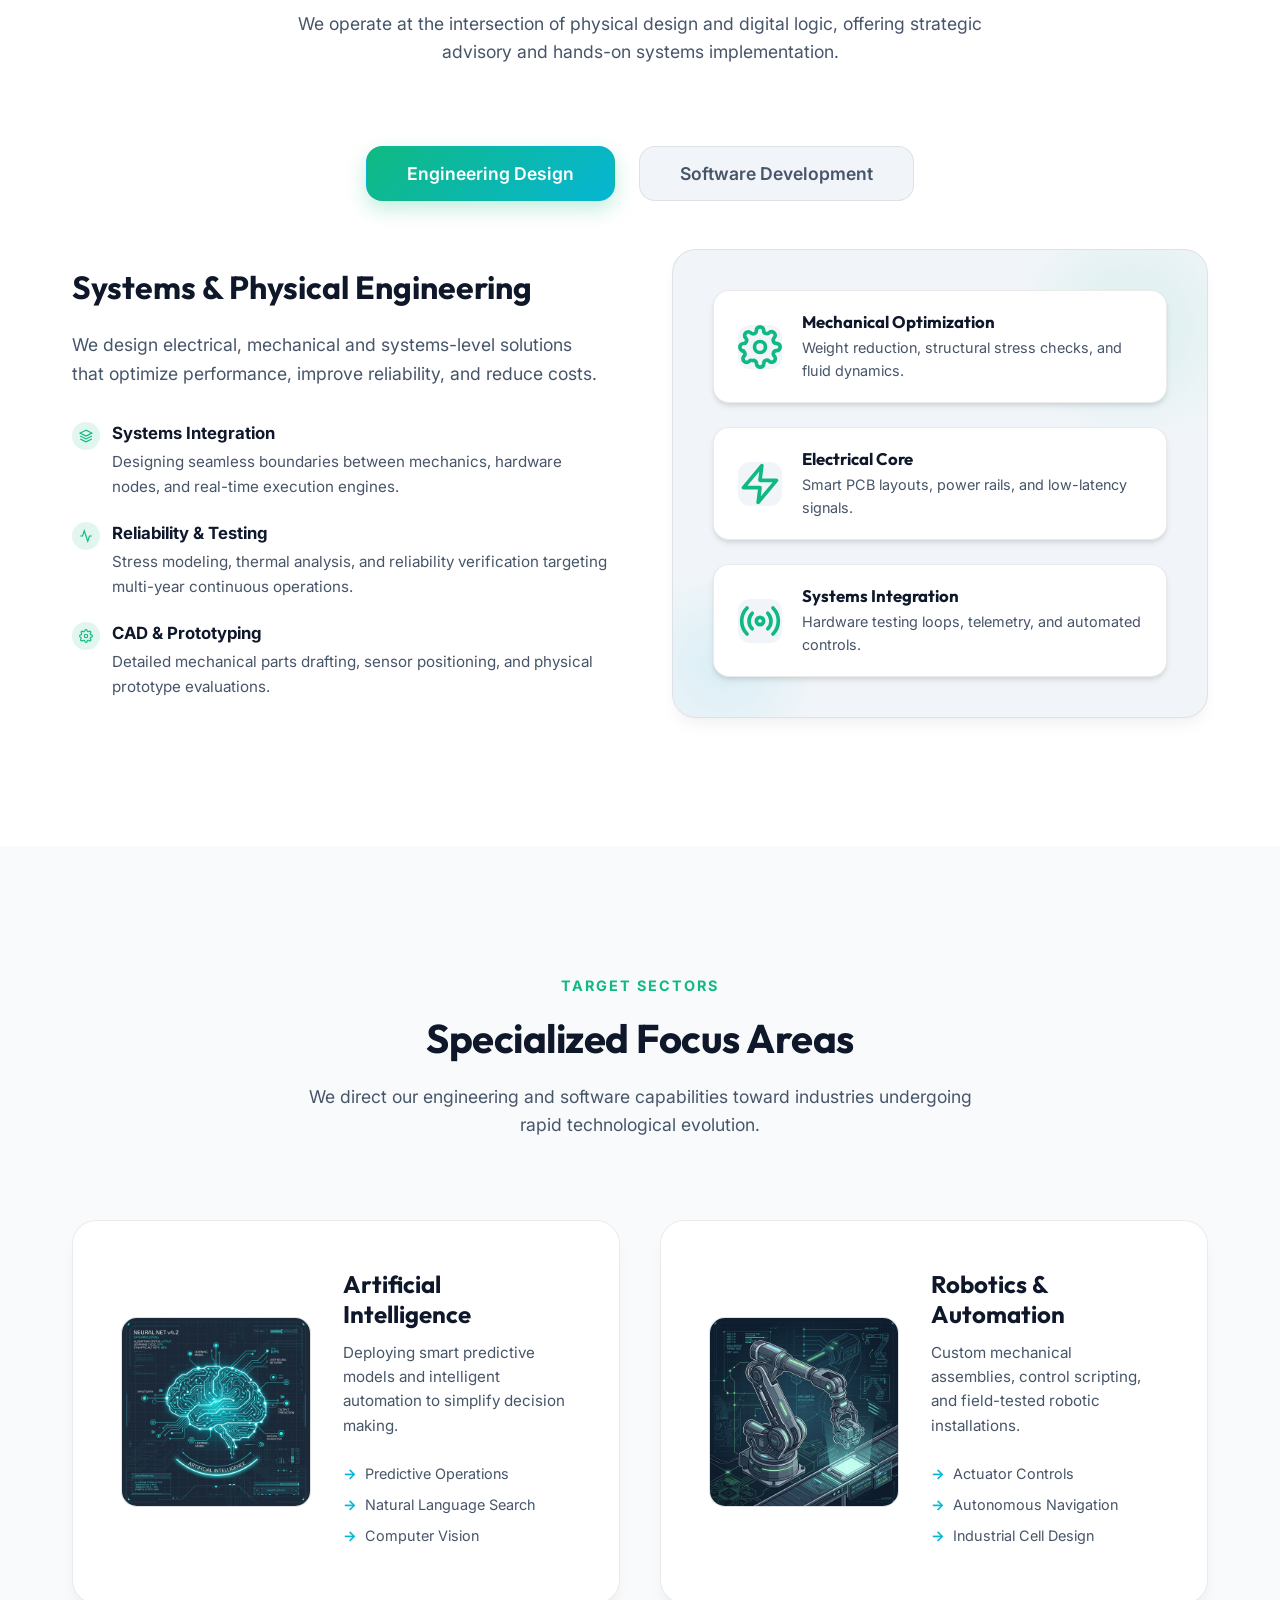
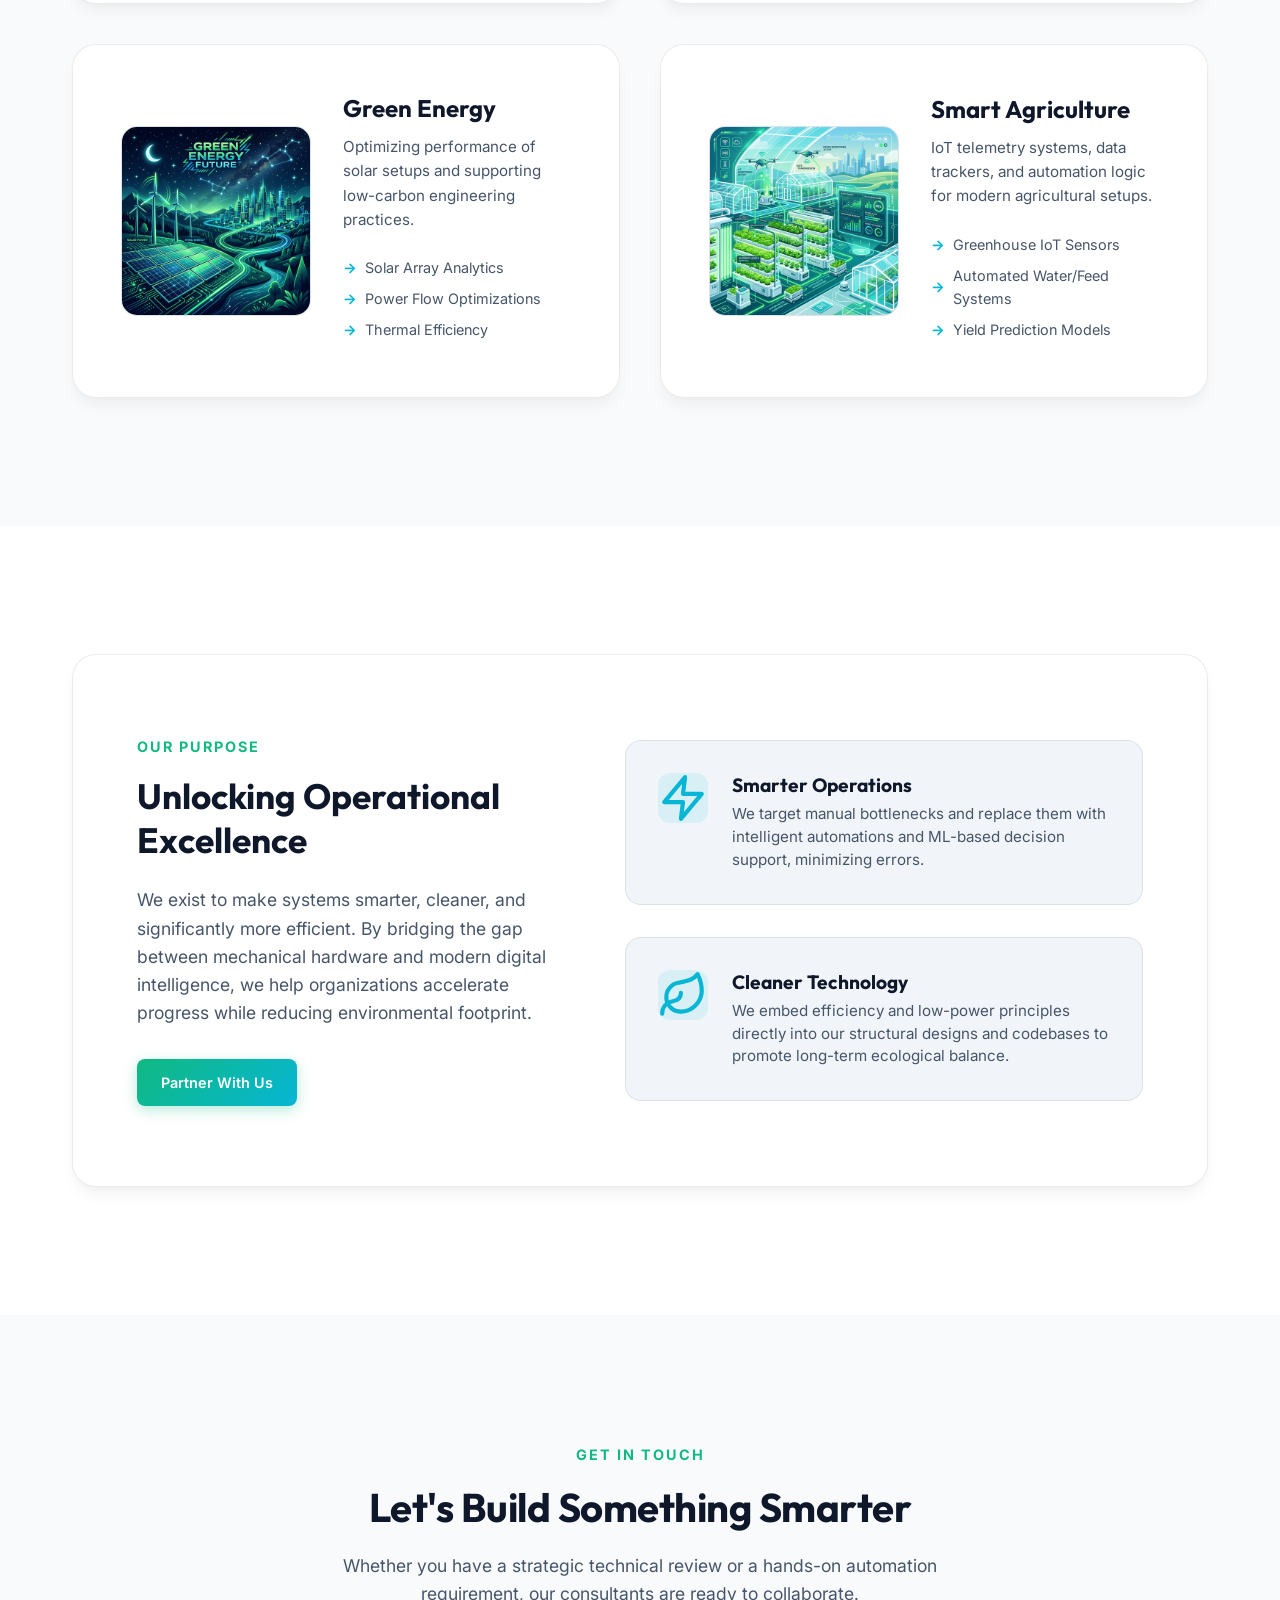
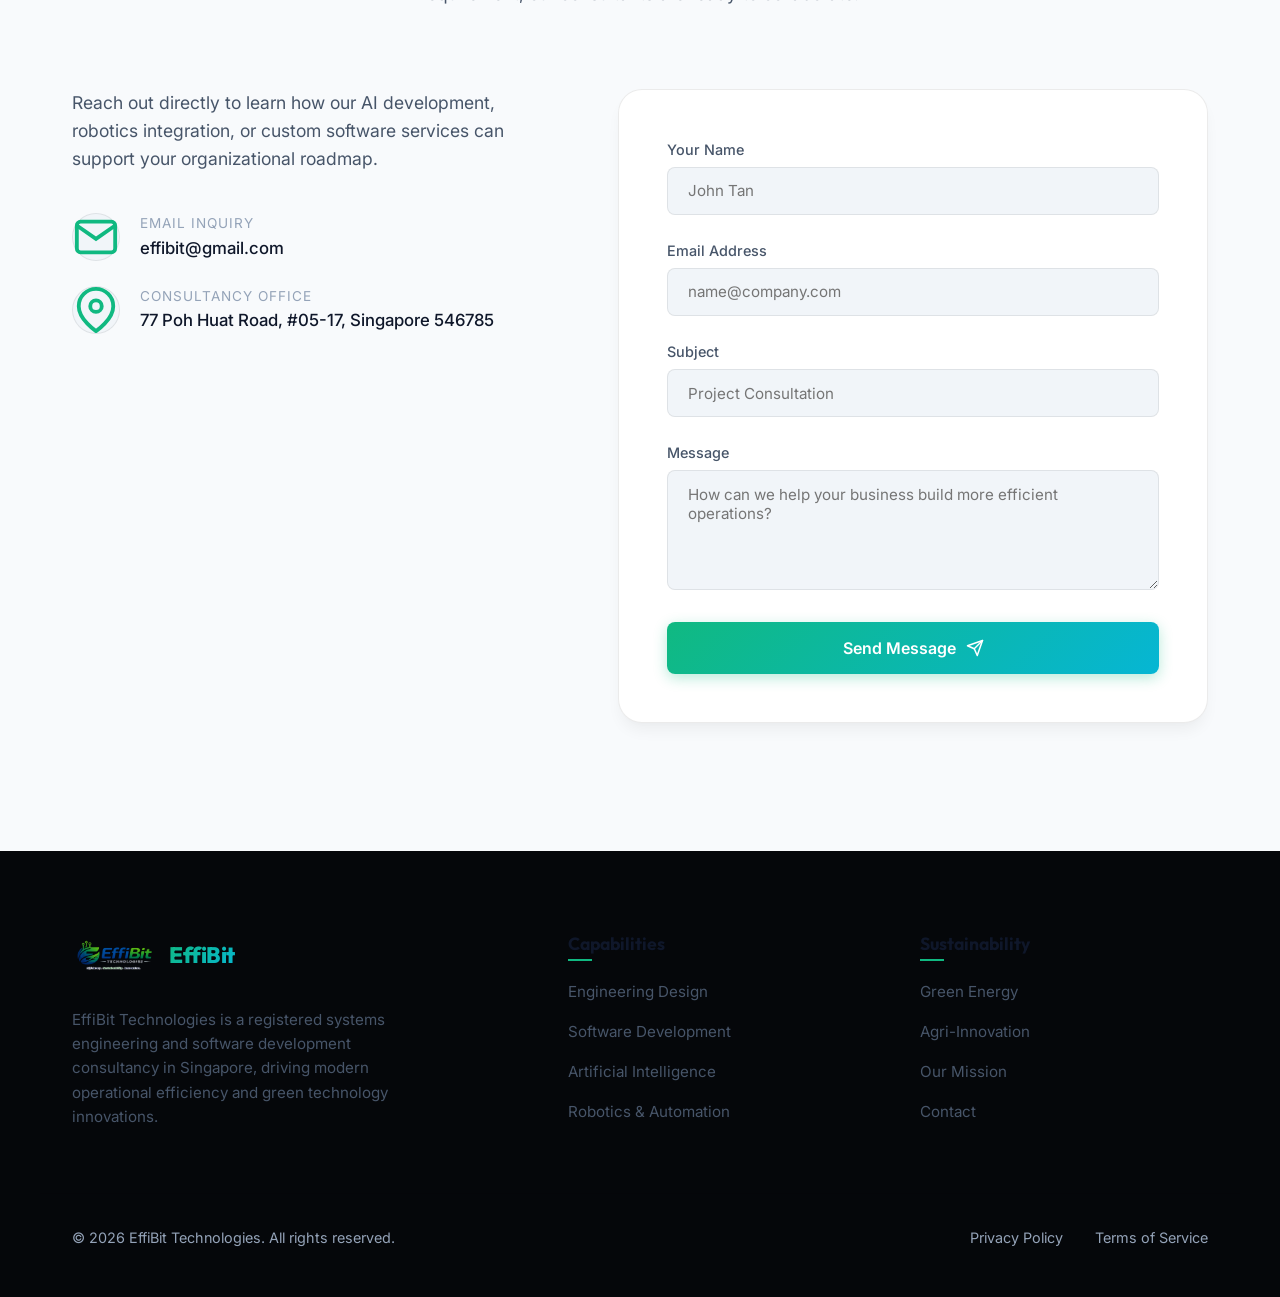
==== commit 0fb3b0a9: "Add Blog link to main navigation" ====
--- a/index.html
+++ b/index.html
@@ -76,6 +76,7 @@
                     <li><a href="#services" class="nav-link">Services</a></li>
                     <li><a href="#focus-areas" class="nav-link">Focus Areas</a></li>
                     <li><a href="#purpose" class="nav-link">Purpose</a></li>
+                    <li><a href="blog/index.html" class="nav-link">Blog</a></li>
                     <li><a href="#contact" class="nav-link">Contact</a></li>
                 </ul>
             </nav>
